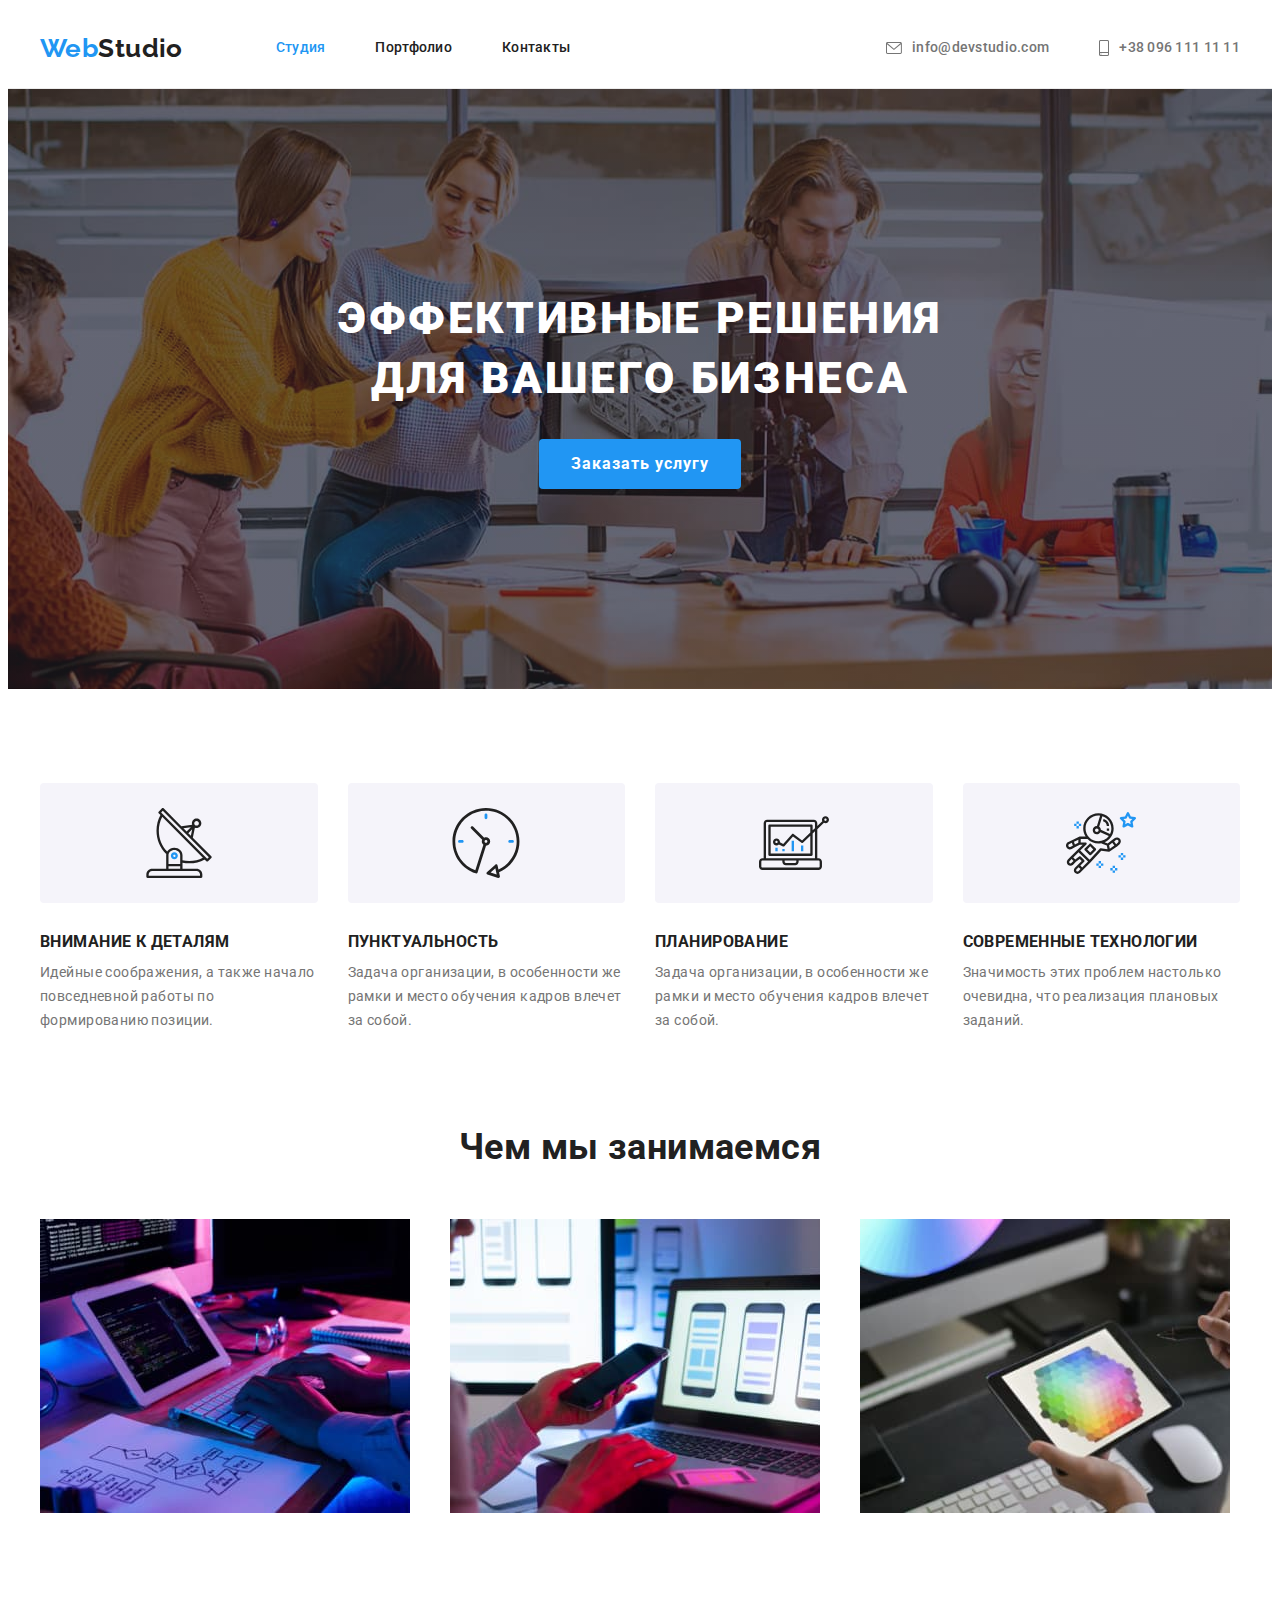
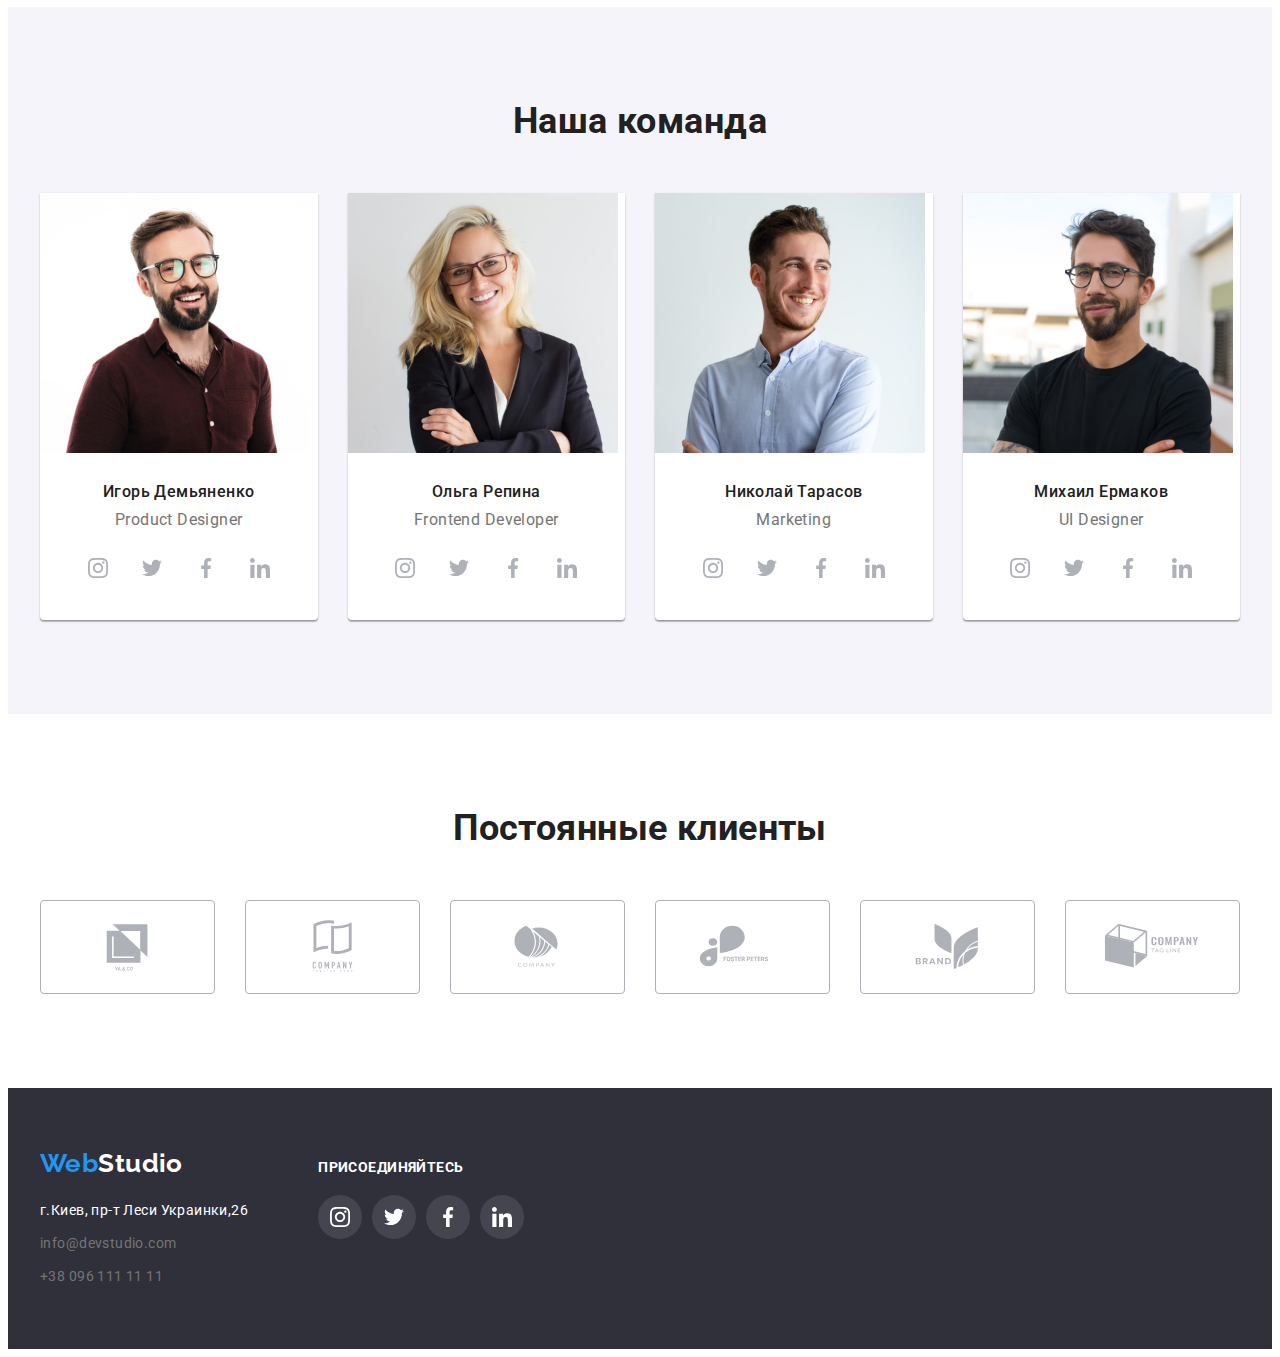
==== index.html @ 7496024b "Copy" ====
<!DOCTYPE html>
<html lang="ru">
  <head>
    <meta charset="UTF-8" />
    <meta http-equiv="X-UA-Compatible" content="IE=edge" />
    <meta name="viewport" content="width=device-width, initial-scale=1.0" />
    <title>WebStudio</title>
    <link rel="preconnect" href="https://fonts.googleapis.com">
    <link rel="preconnect" href="https://fonts.gstatic.com" crossorigin>
    <link href="https://fonts.googleapis.com/css2?family=Raleway:wght@700&family=Roboto:wght@400;500;700;900&display=swap" rel="stylesheet">
    <link rel="stylesheet"
    href="https://cdnjs.cloudflare.com/ajax/libs/modern-normalize/1.1.0/modern-normalize.min.css"
    integrity="sha512-wpPYUAdjBVSE4KJnH1VR1HeZfpl1ub8YT/NKx4PuQ5NmX2tKuGu6U/JRp5y+Y8XG2tV+wKQpNHVUX03MfMFn9Q=="
    crossorigin="anonymous"
    referrerpolicy="no-referrer"/>
    <link rel="stylesheet" href="./css/styles.css" />
  </head>
  <body>
    <header class="header">
      <div class="container header-container">
      <a class="link logo header-logo-margin" href="index.html">Web<span class="header-logo">Studio</span></a>
      <nav class="header-nav">
        <ul class="list header-list">
          <li class="header-item"><a class="link header-link current" href="index.html">Студия</a></li>
          <li class="header-item"><a class="link header-link" href="portfolio.html">Портфолио</a></li>
          <li class="header-item"><a class="link header-link" href="">Контакты</a></li>
        </ul>
      </nav>

      <ul class="list contact-list">

        <li class="contact-item">
        <a class="link header-link" href="mailto:info@devstudio.com">
          <svg class="header-icon" width="16" height="12">
            <use href="images/icons.svg#icon-envelope-hover"></use>
          </svg>info@devstudio.com
      </a>
        </li>

        <li class="contact-item">
          <a class="link header-link" href="tel:+380961111111">
            <svg class="header-icon" width="10" height="16">
              <use href="images/icons.svg#icon-smartphone"></use>
            </svg>+38 096 111 11 11
          </a>
        </li>


      </ul>
    </div>
    </header>
    <main class="main">
      <section class="service">
        <div class="container service-items">
        <h1 class="service-title">ЭФФЕКТИВНЫЕ РЕШЕНИЯ ДЛЯ ВАШЕГО БИЗНЕСА</h1>
          <button class="service-btn" type="button">Заказать услугу</button>
        </div>
      </section>
      <section class="advantage section">
        <div class="container advantage-items">
        <ul class="list advantage-list">
          <li class="advantage-item">
            <div class="advantage-icon">
              
                <svg width="70" height="70">
                  <use href="images/icons.svg#icon-antenna-1"></use>
                </svg>
            
            </div>
            <h3 class="advantage-title">Внимание к деталям</h3>
            <p class="advantage-dsc">
              Идейные соображения, а также начало повседневной работы по
              формированию позиции.
            </p>
          </li>
          <li class="advantage-item">
            <div class="advantage-icon">
              
                <svg width="70" height="70">
                  <use href="images/icons.svg#icon-clock-1"></use>
                </svg>
            
            </div>
            <h3 class="advantage-title">Пунктуальность</h3>
            <p class="advantage-dsc">
              Задача организации, в особенности же рамки и место обучения кадров
              влечет за собой.
            </p>
          </li>
          <li class="advantage-item">
            <div class="advantage-icon">
              
                <svg width="70" height="70">
                  <use href="images/icons.svg#icon-diagram-1"></use>
                </svg>
            
            </div>
            <h3 class="advantage-title">Планирование</h3>
            <p class="advantage-dsc">
              Задача организации, в особенности же рамки и место обучения кадров
              влечет за собой.
            </p>
          </li>
          <li class="advantage-item">
            <div class="advantage-icon">
              
                <svg width="70" height="70">
                  <use href="images/icons.svg#icon-astronaut-1"></use>
                </svg>
            
            </div>
            <h3 class="advantage-title">Современные технологии</h3>
            <p class="advantage-dsc">
              Значимость этих проблем настолько очевидна, что реализация
              плановых заданий.
            </p>
          </li>
        </ul>
      </div>
      </section>
      <section class="work">
        <div class="container work-items">
        <h2 class="main-title">Чем мы занимаемся</h2>
        <ul class="list work-list">
          <li class="work-item">
            <img src="images/work1.jpg" alt="Компьютер" width="370" height="294" />
          </li>
          <li class="work-item">
            <img src="images/work2.jpg" alt="Телефон" width="370" height="294" />
          </li>
          <li class="work-item">
            <img src="images/work3.jpg" alt="Планшет" width="370" height="294" />
          </li>
        </ul>
        </div>
      </section>
      <section class="team section">
        <div class="container team-items">
        <h2 class="main-title">Наша команда</h2>
        <ul class="list team-list">
          <li class="team-item">
              <img src="images/team1.jpg" width="270" height="260" alt="Игорь Демьяненко Product Designer"/>
              
                <h3 class="team-name">Игорь Демьяненко</h3>
                <p class="team-position">Product Designer</p>
              <ul class="list social-list">
                  <li class="social-item">
                    <a href="" target="_blank" rel="noreferrer noopener" class="social-link">
                      <svg class="social-link-icon" width="20" height="20">
                        <use href="images/icons.svg#icon-instagram-2"></use>
                      </svg>
                  </a>
                  </li>

                  <li class="social-item">
                    <a href="" target="_blank" rel="noreferrer noopener" class="social-link">
                      <svg class="social-link-icon" width="20" height="20">
                        <use href="images/icons.svg#icon-twitter-1"></use>
                      </svg>
                  </a>
                  </li>

                  <li class="social-item">
                    <a href="" target="_blank" rel="noreferrer noopener" class="social-link">
                      <svg class="social-link-icon" width="20" height="20">
                        <use href="images/icons.svg#icon-facebook-1"></use>
                      </svg>
                  </a>
                  </li>

                  <li class="social-item">
                    <a href="" target="_blank" rel="noreferrer noopener" class="social-link">
                      <svg class="social-link-icon" width="20" height="20">
                        <use href="images/icons.svg#icon-linkedin-1"></use>
                      </svg>
                  </a>
                  </li>

              </ul>
            
          </li>
          <li class="team-item">
              <img src="images/team2.jpg" width="270" height="260" alt="Ольга Репина Frontend Developer"/>
              
                <h3 class="team-name">Ольга Репина</h3>
                <p class="team-position">Frontend Developer</p>
                <ul class="list social-list">
                  <li class="social-item">
                    <a href="" target="_blank" rel="noreferrer noopener" class="social-link">
                      <svg class="social-link-icon" width="20" height="20">
                        <use href="images/icons.svg#icon-instagram-2"></use>
                      </svg>
                  </a>
                  </li>

                  <li class="social-item">
                    <a href="" target="_blank" rel="noreferrer noopener" class="social-link">
                      <svg class="social-link-icon" width="20" height="20">
                        <use href="images/icons.svg#icon-twitter-1"></use>
                      </svg>
                  </a>
                  </li>

                  <li class="social-item">
                    <a href="" target="_blank" rel="noreferrer noopener" class="social-link">
                      <svg class="social-link-icon" width="20" height="20">
                        <use href="images/icons.svg#icon-facebook-1"></use>
                      </svg>
                  </a>
                  </li>

                  <li class="social-item">
                    <a href="" target="_blank" rel="noreferrer noopener" class="social-link">
                      <svg class="social-link-icon" width="20" height="20">
                        <use href="images/icons.svg#icon-linkedin-1"></use>
                      </svg>
                  </a>
                  </li>

              </ul>
            
        </li>
          <li class="team-item">
              <img src="images/team3.jpg" width="270" height="260" alt="Николай Тарасов Marketing"/>
              
                <h3 class="team-name">Николай Тарасов</h3>
                <p class="team-position">Marketing</p>
                <ul class="list social-list">
                  <li class="social-item">
                    <a href="" target="_blank" rel="noreferrer noopener" class="social-link">
                      <svg class="social-link-icon" width="20" height="20">
                        <use href="images/icons.svg#icon-instagram-2"></use>
                      </svg>
                  </a>
                  </li>

                  <li class="social-item">
                    <a href="" target="_blank" rel="noreferrer noopener" class="social-link">
                      <svg class="social-link-icon" width="20" height="20">
                        <use href="images/icons.svg#icon-twitter-1"></use>
                      </svg>
                  </a>
                  </li>

                  <li class="social-item">
                    <a href="" target="_blank" rel="noreferrer noopener" class="social-link">
                      <svg class="social-link-icon" width="20" height="20">
                        <use href="images/icons.svg#icon-facebook-1"></use>
                      </svg>
                  </a>
                  </li>

                  <li class="social-item">
                    <a href="" target="_blank" rel="noreferrer noopener" class="social-link">
                      <svg class="social-link-icon" width="20" height="20">
                        <use href="images/icons.svg#icon-linkedin-1"></use>
                      </svg>
                  </a>
                  </li>

              </ul>
              
          </li>
          <li class="team-item">
              <img src="images/team4.jpg" width="270" height="260" alt="Михаил Ермаков UI Designer"/>

                <h3 class="team-name">Михаил Ермаков</h3>
                <p class="team-position">UI Designer</p>
                <ul class="list social-list">
                  <li class="social-item">
                    <a href="" target="_blank" rel="noreferrer noopener" class="social-link">
                      <svg class="social-link-icon" width="20" height="20">
                        <use href="images/icons.svg#icon-instagram-2"></use>
                      </svg>
                  </a>
                  </li>

                  <li class="social-item">
                    <a href="" target="_blank" rel="noreferrer noopener" class="social-link">
                      <svg class="social-link-icon" width="20" height="20">
                        <use href="images/icons.svg#icon-twitter-1"></use>
                      </svg>
                  </a>
                  </li>

                  <li class="social-item">
                    <a href="" target="_blank" rel="noreferrer noopener" class="social-link">
                      <svg class="social-link-icon" width="20" height="20">
                        <use href="images/icons.svg#icon-facebook-1"></use>
                      </svg>
                  </a>
                  </li>

                  <li class="social-item">
                    <a href="" target="_blank" rel="noreferrer noopener" class="social-link">
                      <svg class="social-link-icon" width="20" height="20">
                        <use href="images/icons.svg#icon-linkedin-1"></use>
                      </svg>
                  </a>
                  </li>

              </ul>
              
          </li>
        </ul>
      </div>
      </section>
      <section class="clients section">
        <div class="container">
        <h2 class="main-title">Постоянные клиенты</h2>
        <ul class="list clients-list">
          <li class="clients-item">
            <a href="" target="_blank" rel="noreferrer noopener" class="clients-link">
              <svg class="clients-link-icon" width="106" height="60">
                <use href="images/icons.svg#icon-Logo"></use>
              </svg>
          </a>
          </li>
          <li class="clients-item">
            <a href="" target="_blank" rel="noreferrer noopener" class="clients-link">
              <svg class="clients-link-icon" width="106" height="60">
                <use href="images/icons.svg#icon-Logo-1"></use>
              </svg>
          </a>
          </li>
          <li class="clients-item">
            <a href="" target="_blank" rel="noreferrer noopener" class="clients-link">
              <svg class="clients-link-icon" width="106" height="60">
                <use href="images/icons.svg#icon-Logo-2"></use>
              </svg>
          </a>
          </li>
          <li class="clients-item">
            <a href="" target="_blank" rel="noreferrer noopener" class="clients-link">
              <svg class="clients-link-icon" width="106" height="60">
                <use href="images/icons.svg#icon-Logo-3"></use>
              </svg>
          </a>
          </li>
          <li class="clients-item">
            <a href="" target="_blank" rel="noreferrer noopener" class="clients-link">
              <svg class="clients-link-icon" width="106" height="60">
                <use href="images/icons.svg#icon-Logo-4"></use>
              </svg>
          </a>
          </li>
          <li class="clients-item">
            <a href="" target="_blank" rel="noreferrer noopener" class="clients-link">
              <svg class="clients-link-icon" width="106" height="60">
                <use href="images/icons.svg#icon-Logo-5"></use>
              </svg>
          </a>
          </li>

        </ul>
      </div>
      </section>
    </main>
    <footer class="footer">
      <div class="container footer-wrap">
      <div class="footer-wrap-item">

        <a class="link logo footer-logo-margin" href="index.html">Web<span class="footer-logo">Studio</span>
      </a>
      <address class="footer-list">

      
      <ul class="list ">
        <li class="footer-item"><a class="link footer-address" href="https://goo.gl/maps/YbPivX2JFZGYq7XS9" target="_blank" rel="noreferrer noopener">г.Киев, пр-т Леси Украинки,26</a></li>
        <li class="footer-item"><a class="link footer-info" href="mailto:info@devstudio.com">info@devstudio.com</a></li>
        <li class="footer-item"><a class="link footer-info" href="tel:+380961111111">+38 096 111 11 11</a></li>
      </ul>

    </address>
  </div>
    <div class="footer-list footer-wrap-item">
    <h3 class="footer-txt">Присоединяйтесь</h3>
    <ul class="list social-list">
      <li class="social-item">
        <a href="" class="social-link footer-link" target="_blank" rel="noreferrer noopener">
          <svg class="social-link-icon footer-icon" width="20" height="20">
            <use href="images/icons.svg#icon-instagram-2"></use>
          </svg>
      </a>
      </li>

      <li class="social-item">
        <a href="" class="social-link footer-link" target="_blank" rel="noreferrer noopener">
          <svg class="social-link-icon footer-icon" width="20" height="20">
            <use href="images/icons.svg#icon-twitter-1"></use>
          </svg>
      </a>
      </li>

      <li class="social-item">
        <a href="" class="social-link footer-link" target="_blank" rel="noreferrer noopener">
          <svg class="social-link-icon footer-icon" width="20" height="20">
            <use href="images/icons.svg#icon-facebook-1"></use>
          </svg>
      </a>
      </li>

      <li class="social-item">
        <a href="" class="social-link footer-link" target="_blank" rel="noreferrer noopener">
          <svg class="social-link-icon footer-icon" width="20" height="20">
            <use href="images/icons.svg#icon-linkedin-1"></use>
          </svg>
      </a>
      </li>

  </ul>
  </div>
  </div>
    </footer>
  </body>
</html>
---- css/styles.css ----
:root {
--first-color:  #212121;
--second-color: #757575;
--third-color:  #ffffff;
--accent-color: #2196F3;
--btn-hover-color: #188CE8;
--bkground-color-one: #2F303A;
--bkground-color-two: #F5F4FA;
--header-line-color: #ECECEC;
--icons-color: #AFB1B8;
--footer-icon-bg: rgba(255, 255, 255, 0.1);
--box-shadow: 0px 1px 3px rgba(0, 0, 0, 0.12), 0px 1px 1px rgba(0, 0, 0, 0.14), 0px 2px 1px rgba(0, 0, 0, 0.2);
--border-line-color: #EEEEEE;
--hover-button: 0px 3px 1px rgba(0, 0, 0, 0.1), 0px 1px 2px rgba(0, 0, 0, 0.08), 0px 2px 2px rgba(0, 0, 0, 0.12);
--portfolio-item-shadow: 0px 1px 1px rgba(0, 0, 0, 0.12), 0px 4px 4px rgba(0, 0, 0, 0.06), 1px 4px 6px rgba(0, 0, 0, 0.16);
--gradient-service: rgba(47, 48, 58, 0.4);
}

p,h1,h2,h3,h4,h5,h6 {
  margin: 0;
}

ul {
  margin: 0;
  padding-left: 0;
}

body {
font-family: 'Roboto', sans-serif;
font-size: 14px;
line-height: 1.71;
letter-spacing: 0.03em;
color: var(--second-color);
}

address{
  font-style: inherit;
}

img {
  display: block;
}

.list {
  list-style: none;
}

.link {
  text-decoration: none;
  color: inherit;
}

.container {
  width: 1200px;
  padding-left: 15px;
  padding-right: 15px;
  margin: 0 auto;
}

.section {
  padding-top: 94px;
  padding-bottom: 94px;
}
/*------------------------LOGO-----------------------------*/
.logo{
font-family: 'Raleway', sans-serif;
font-weight: 700;
font-size: 26px;
line-height: 1.19;
color: var(--accent-color);
display: flex;
}

.header-logo-margin {
  margin-right: 93px;
}

.header-item:not(:last-child) {
  margin-right: 50px;
}

.header-logo{
  color: var(--first-color);
}

.footer-logo {
  color: var(--third-color);
}

/*--------------------------------------------------END LOGO---------------------------------------------------*/


/*----------------------HEADER-----------------------------*/
.header{
  border-bottom: 1px solid var(--header-line-color);
}

.header-container {
  display: flex;
  align-items: center;
}

.header-list {
  color: var(--first-color);
  display: flex;
  
}

.header-link{
font-weight: 500;
line-height: 1.14;
letter-spacing: 0.02em;
padding-top: 32px;
padding-bottom: 32px;
display: block;
display: flex;
align-items: center;
}

.header-icon {
  fill: currentColor;
  margin-right: 10px;
}

.header-link:hover,
.header-link:focus,
.current
{
  color: var(--accent-color);
}


.contact-list {
  display: flex;
  margin-left: auto;
}

.contact-item:not(:last-child) {
  margin-right: 50px;
}
/*------------------------MAIN----------------------*/
.service {
  background-color: var(--bkground-color-one);
  background-image: linear-gradient(
    var(--gradient-service),
    var(--gradient-service)),
  url(../images/servicebg.jpg);
  background-repeat: no-repeat;
  background-size: cover, 1600px auto;
  background-position: center;
  padding-top: 200px;
  padding-bottom: 200px;
}

.service-items {
  display: flex;
  flex-direction: column;
  align-items: center;
}

.service-title {
font-weight: 900;
font-size: 44px;
line-height: 1.36;
text-align: center;
letter-spacing: 0.06em;
text-transform: uppercase;
color: var(--third-color);
margin-bottom: 30px;
max-width: 696px;
}

.service-btn {
font-family: inherit; 
font-weight: 700;
font-size: 16px;
line-height: 1.87;
letter-spacing: 0.06em;
text-align: center;
color: var(--third-color);
background-color: var(--accent-color);
cursor: pointer;
padding: 10px 32px;
border: none;
border-radius: 4px;
}

.service-btn:hover,
.service-btn:focus {
  background-color: var(--btn-hover-color);
}

.advantage-list{
  display: flex;
  flex-wrap: wrap;
  margin-left: -30px;
  margin-top: -30px;
}

.advantage-item {
  flex-basis: calc(100%/4 - 30px);
  margin-left: 30px;
  margin-top: 30px;
}

.advantage-icon {
  height: 120px;
  background-color: var(--bkground-color-two);
  border-radius: 4px;
  margin-bottom: 30px;
  display: flex;
  align-items: center;
  justify-content: center;
}

.advantage-title {
  font-weight: 700;
  line-height: 1.14;
  text-transform: uppercase;
  color: var(--first-color);
  margin-bottom: 10px;
}

.main-title {
font-weight: 700;
font-size: 36px;
line-height: 1.16;
text-align: center;
color: var(--first-color);
margin-bottom: 50px;
}

.work {
  padding-bottom: 94px;
}

.work-list {
  display: flex;
  flex-wrap: wrap;
  margin-left: -30px;
  margin-top: -30px;
}

.work-item {
  flex-basis: calc(100%/3 - 30px);
  margin-left: 30px;
  margin-top: 30px;
}

.team {
  background-color: var(--bkground-color-two);
}

.team-list {
  display: flex;
  flex-wrap: wrap;
  margin-left: -30px;
  margin-top: -30px;
}

.team-item {
  background-color: var(--third-color);
  border-bottom-left-radius: 4px ;
  border-bottom-right-radius: 4px;
  box-shadow: var(--box-shadow);
  padding-bottom: 30px;
  flex-basis: calc(100%/4 - 30px);
  margin-left: 30px;
  margin-top: 30px;
}
.team-name,
.team-position{
font-size: 16px;
line-height: 1.18;
text-align: center;
}

.team-name{
font-weight: 500;
color: var(--first-color);
margin-top: 30px;
margin-bottom: 10px;
}

.team-position {
  margin-bottom: 16px;
}

.social-list {
  display: flex;
  justify-content: center;
  flex-wrap: wrap;
  margin-left: -10px;
  margin-top: -10px;
}

.social-item {
  margin-top: 10px;
  margin-left: 10px;
}

.social-item + .social-item {
  margin-left: 10px;
}

.social-link {
width: 44px;
height: 44px;
display: flex;
justify-content: center;
align-items: center;
border-radius: 50%;
color: var(--icons-color);
}

.social-link-icon {
  fill: currentColor;
}

.social-link:hover,
.social-link:focus {
  background-color: var(--accent-color);
  color: var(--third-color);
}

.clients-list {
  display: flex;
  flex-wrap: wrap;
  margin-top: -30px;
  margin-left: -30px;
  align-items: center;
  justify-content: center;
}

.clients-item {
  flex-basis: calc(100%/6 - 30px);
  margin-top: 30px;
  margin-left: 30px;
}

.clients-link {
  height: 92px;
  border: 1px solid var(--icons-color);
  border-radius: 4px;
  display: flex;
  align-items: center;
  justify-content: center;
  color: var(--icons-color);
}

.clients-link-icon {
  fill: currentColor;
}

.clients-link:hover,
.clients-link:focus{
  border-color: var(--accent-color);
  color: var(--accent-color);
}



/*------------------------------------Footer-------------------------------------------*/
.footer {
  background-color: var(--bkground-color-one);
  padding-top: 60px;
  padding-bottom: 60px;
}

.footer-info:hover,
.footer-info:focus,
.footer-address {
  color: var(--third-color);
}

.footer-logo-margin {
  margin-bottom: 20px;
}

.footer-wrap-item {
  display: flex;
  flex-direction: column;
}

.footer-wrap-item:not(:last-child) {
  margin-right: 70px;
}

.footer-item:not(:last-child){
  margin-bottom: 9px;
}

.footer-wrap {
  display: flex;
  flex-wrap: wrap;
  align-items: baseline;
}

.footer-txt {
font-size: 14px;
line-height: 16px;
text-transform: uppercase;
color: var(--third-color);
margin-bottom: 20px;
}

.footer-link {
background-color: var(--footer-icon-bg);
color: var(--third-color)
}

/*--------------------Portfolio------------------------------*/
.portfolio-title {
  position: absolute;
  width: 1px;
  height: 1px;
  margin: -1px;
  padding: 0;
  overflow: hidden;
  border: 0;
  clip: rect(0 0 0 0)
}

.filters-list {
  display: flex;
  justify-content: center;
  margin-bottom: 50px
}
.filters-item:not(:last-child) {
  margin-right: 8px;
}

.filters-btn {
font-family: inherit;
font-weight: 500;
font-size: 16px;
line-height: 1.62;
text-align: center;
letter-spacing: 0.03em;
color: var(--first-color);
background-color: var(--bkground-color-two);
cursor: pointer;
border-radius: 4px;
border: none;
padding-left: 22px;
padding-right: 22px;
min-height: 38px;
}

.filters-btn:hover,
.filters-btn:focus,
.current-filter{
  color: var(--third-color);
  background-color: var(--accent-color);
  box-shadow: var(--hover-button);
}

.example-list {
  padding: 0;
  margin: 0;
  list-style: none;
  display: flex;
  flex-wrap: wrap;
  margin-left: -30px;
  margin-top:-30px ;
}

.example-item {
  flex-basis: calc(100% / 3 - 30px);
  margin-left: 30px;
  margin-top: 30px;
}

.example-link {
  display: flex;
  flex-direction: column;
}

.example-link:hover,
.example-link:focus {
  box-shadow: var(--portfolio-item-shadow);
}


.border {
  border-left: 1px solid var(--border-line-color);
  border-right: 1px solid var(--border-line-color);
  border-bottom: 1px solid var(--border-line-color);
  padding: 20px 24px;
}

.example-name {
font-weight: 700;
font-size: 18px;
line-height: 2;
letter-spacing: 0.06em;
color:var(--first-color);
margin-bottom: 4px;
}

.example-type {
font-size: 16px;
line-height: 1.87;
}
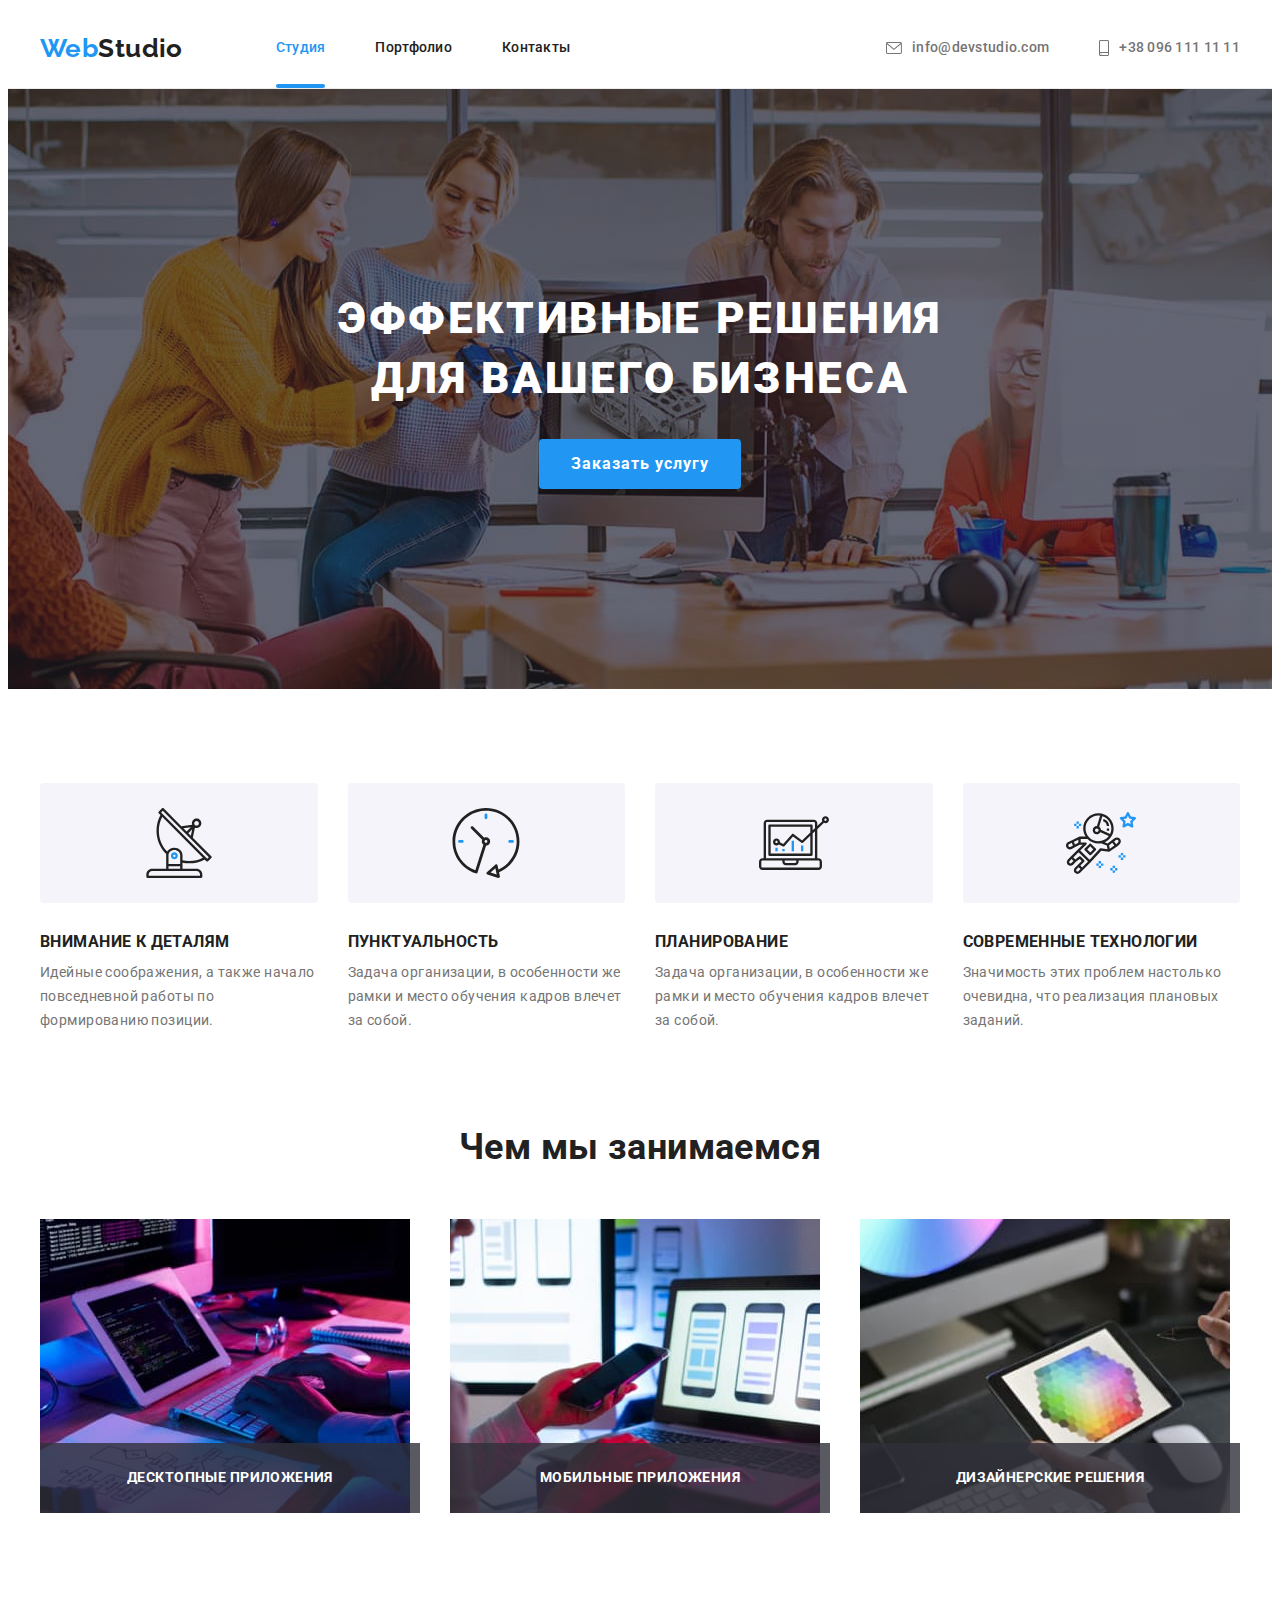
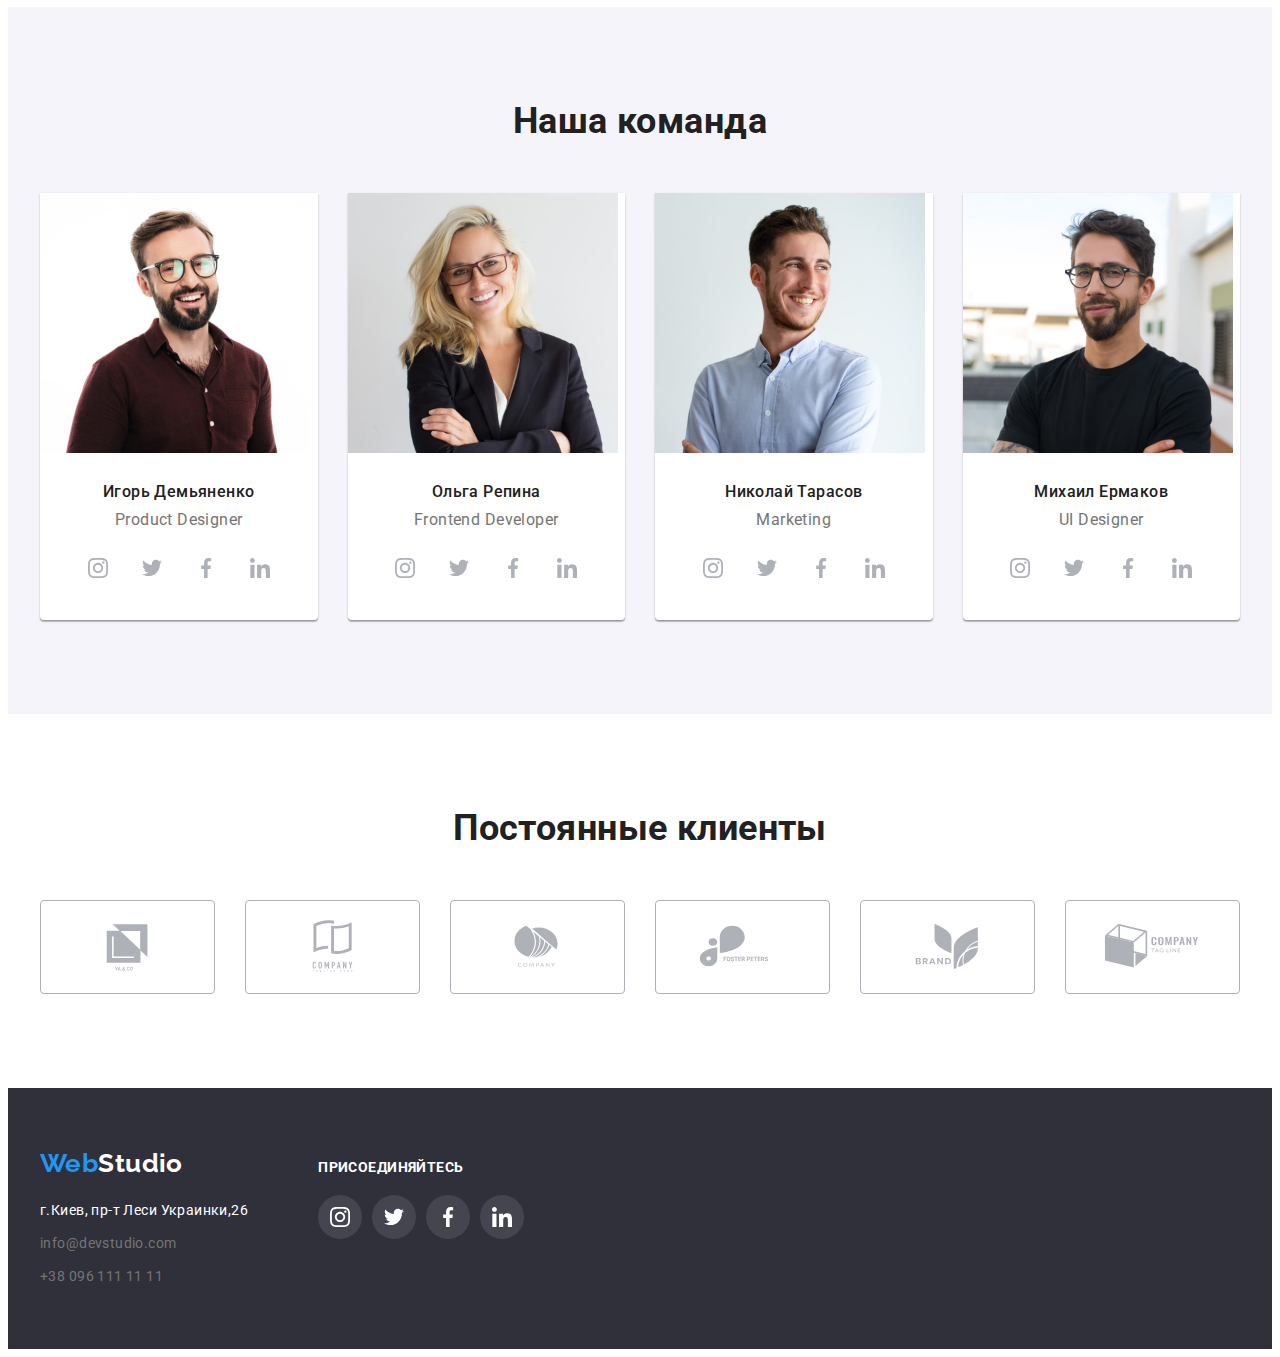
==== commit cfcdbd3a: "Studio" ====
--- a/index.html
+++ b/index.html
@@ -124,12 +124,15 @@
         <ul class="list work-list">
           <li class="work-item">
             <img src="images/work1.jpg" alt="Компьютер" width="370" height="294" />
+            <div class="work-name"><p class="work-name-txt">Десктопные приложения</p></div>
           </li>
           <li class="work-item">
             <img src="images/work2.jpg" alt="Телефон" width="370" height="294" />
+            <div class="work-name"><p class="work-name-txt">Мобильные приложения</p></div>
           </li>
           <li class="work-item">
             <img src="images/work3.jpg" alt="Планшет" width="370" height="294" />
+            <div class="work-name"><p class="work-name-txt">Дизайнерские решения</p></div>
           </li>
         </ul>
         </div>
--- a/css/styles.css
+++ b/css/styles.css
@@ -7,6 +7,7 @@
 --bkground-color-one: #2F303A;
 --bkground-color-two: #F5F4FA;
 --header-line-color: #ECECEC;
+--work-name-bg:  rgba(47, 48, 58, 0.8);
 --icons-color: #AFB1B8;
 --footer-icon-bg: rgba(255, 255, 255, 0.1);
 --box-shadow: 0px 1px 3px rgba(0, 0, 0, 0.12), 0px 1px 1px rgba(0, 0, 0, 0.14), 0px 2px 1px rgba(0, 0, 0, 0.2);
@@ -103,7 +104,18 @@
 .header-list {
   color: var(--first-color);
   display: flex;
-  
+}
+
+.current::after {
+  content: '';
+  display: inline-block;
+  width: 100%;
+  height: 4px;
+  background-color: var(--accent-color);
+  position:absolute;
+  bottom: 0;
+  left: 0;
+  border-radius: 2px;
 }
 
 .header-link{
@@ -115,6 +127,7 @@
 display: block;
 display: flex;
 align-items: center;
+position: relative;
 }
 
 .header-icon {
@@ -245,7 +258,28 @@
   flex-basis: calc(100%/3 - 30px);
   margin-left: 30px;
   margin-top: 30px;
-}
+  position: relative;
+}
+
+.work-name {
+  background-color: var(--work-name-bg);
+  position: absolute;
+  width: 100%;
+  height: 70px;
+  top: 224px;
+  display: flex;
+  justify-content: center;
+  align-items: center;
+  
+}
+
+.work-name-txt {
+  font-weight: bold;
+  text-transform: uppercase;
+  color: var(--third-color);
+}
+
+
 
 .team {
   background-color: var(--bkground-color-two);
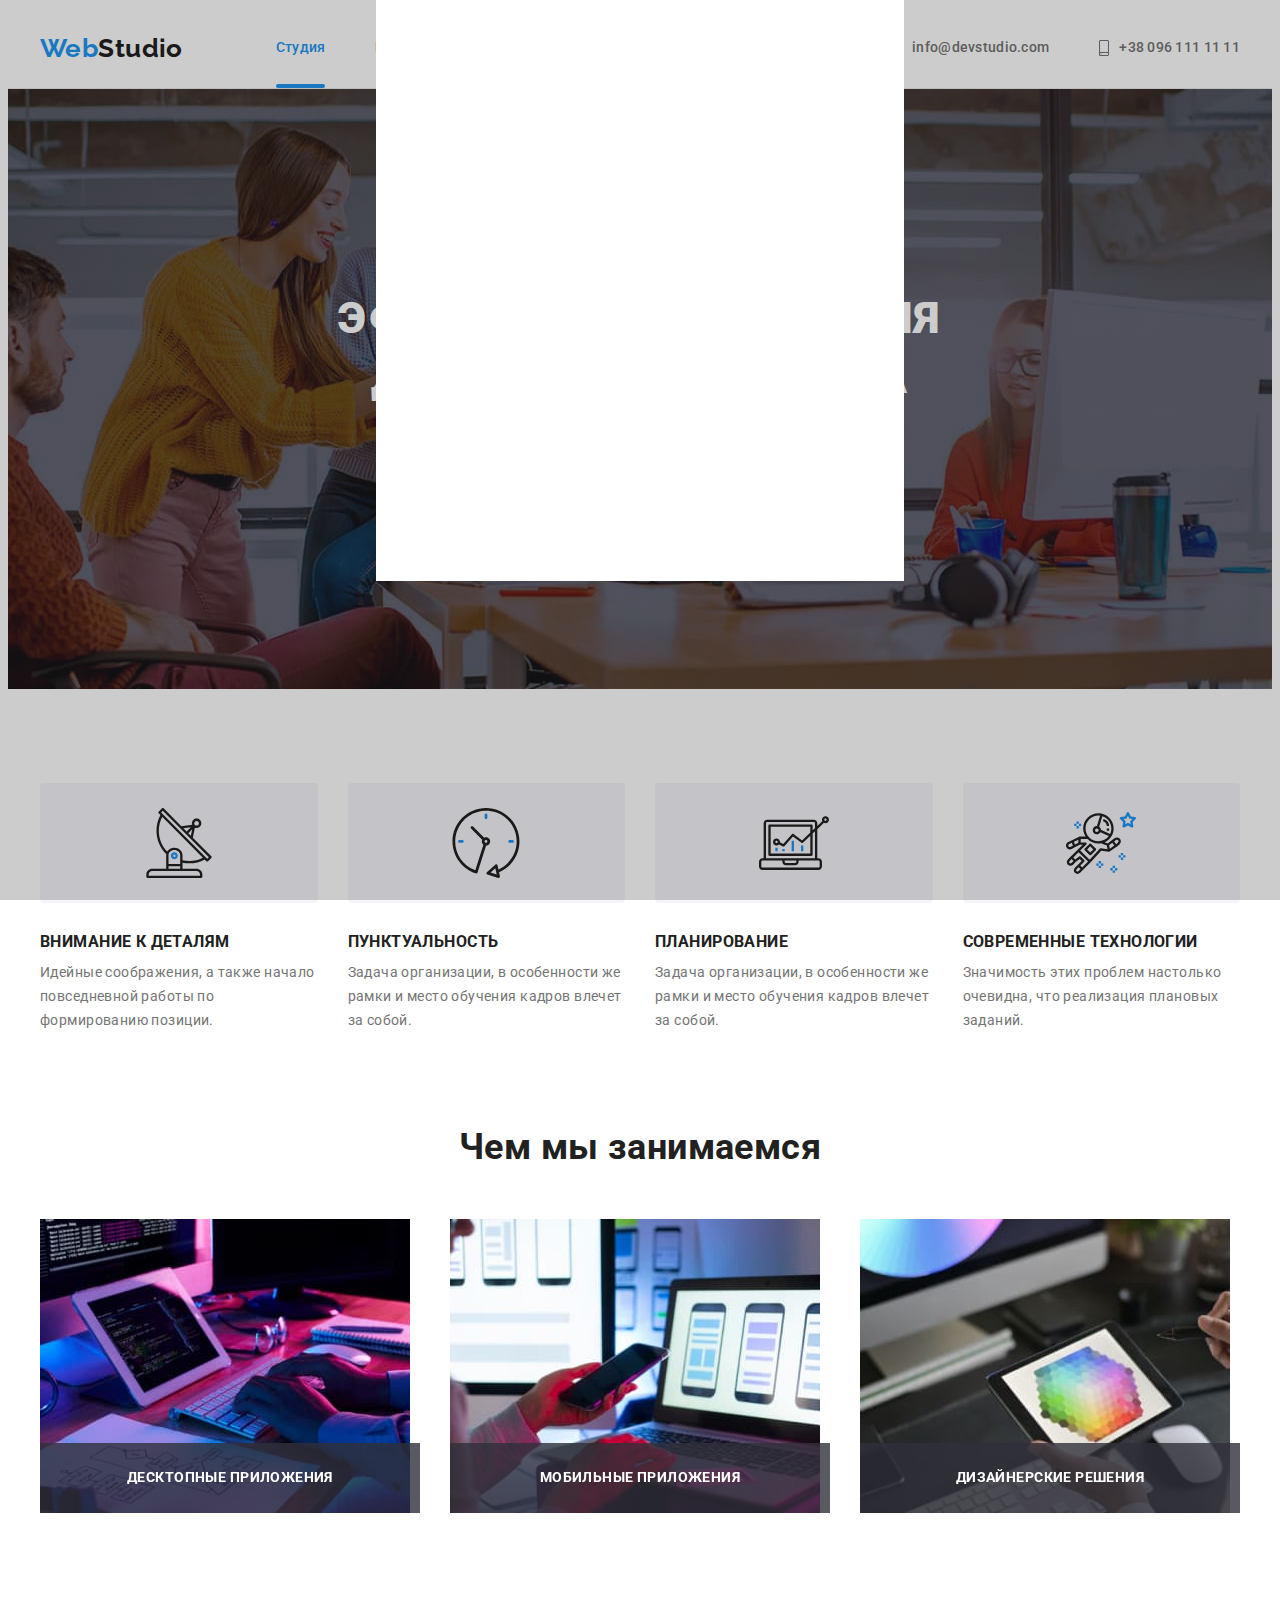
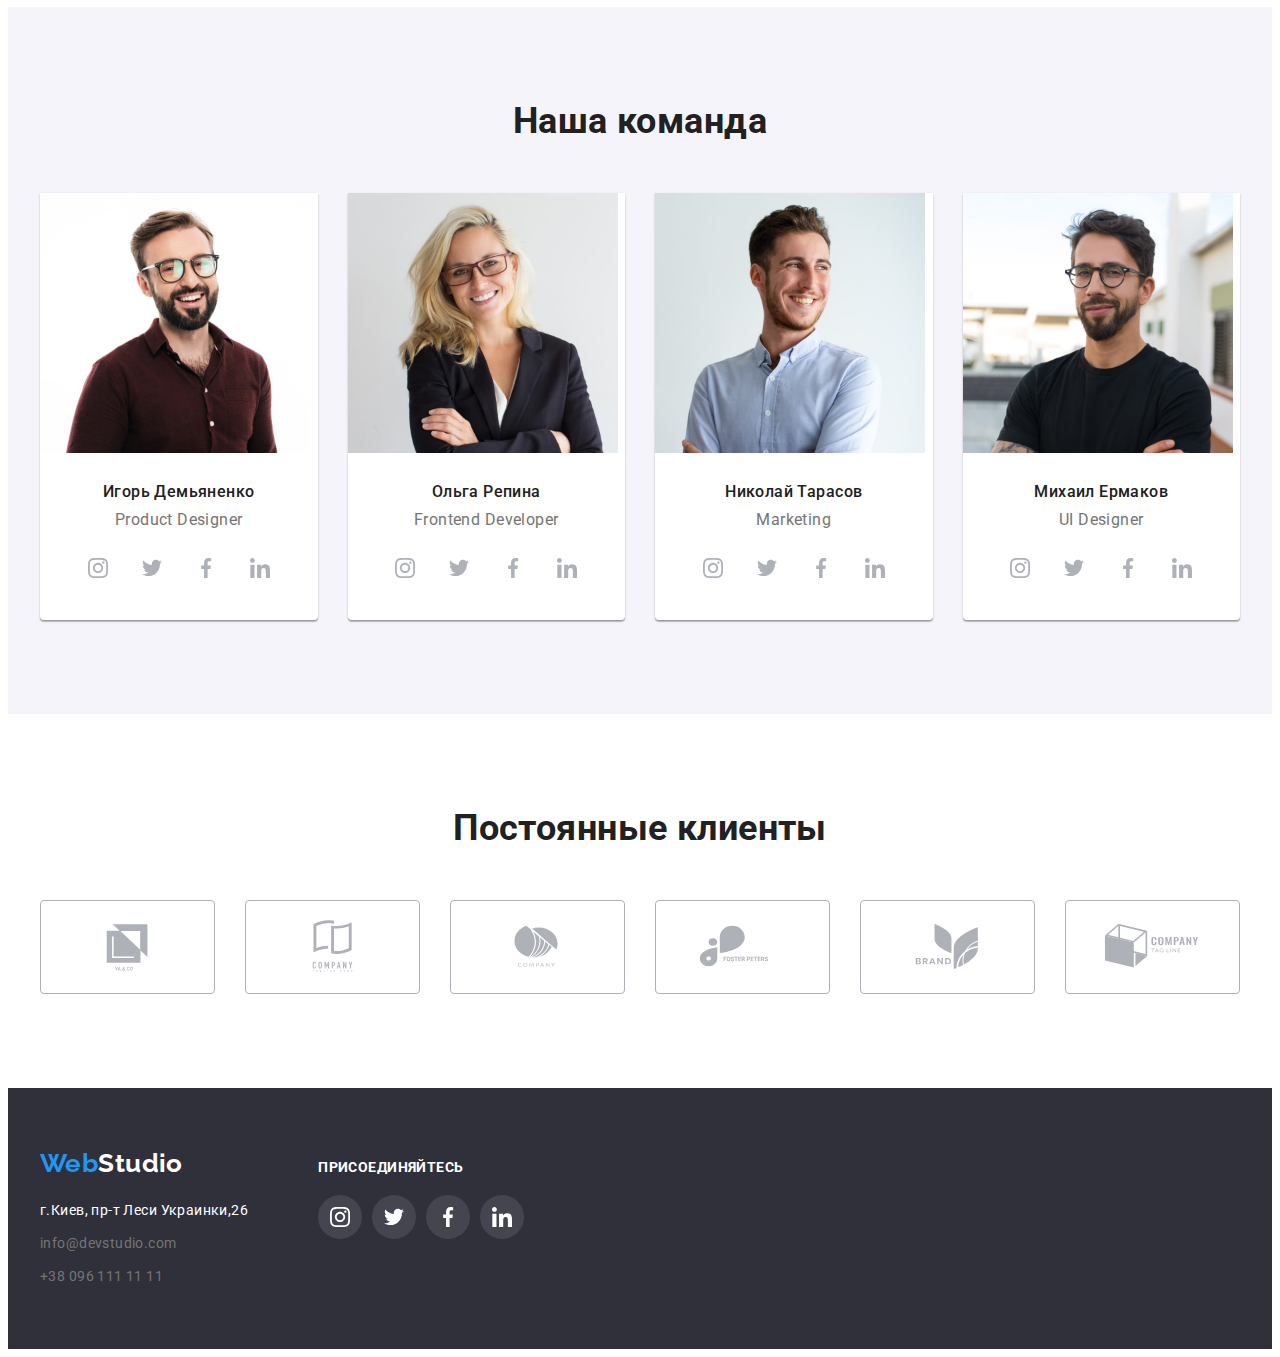
==== commit 3b9019fb: "1" ====
--- a/index.html
+++ b/index.html
@@ -54,6 +54,12 @@
         <div class="container service-items">
         <h1 class="service-title">ЭФФЕКТИВНЫЕ РЕШЕНИЯ ДЛЯ ВАШЕГО БИЗНЕСА</h1>
           <button class="service-btn" type="button">Заказать услугу</button>
+          <div class="backdropp is-hidden">
+            <div class="modal">
+
+            </div>
+
+          </div>
         </div>
       </section>
       <section class="advantage section">
@@ -415,5 +421,6 @@
   </div>
   </div>
     </footer>
+    <script src="./js/modal.js"></script>
   </body>
 </html>
--- a/css/styles.css
+++ b/css/styles.css
@@ -203,6 +203,34 @@
   background-color: var(--btn-hover-color);
 }
 
+/* .is-hidden {
+  visibility
+  pointer-events
+  opacity: 0;
+} */
+
+.backdropp {
+  cursor: not-allowed;
+  background-color:  rgba(0, 0, 0, 0.2);
+  position: fixed;
+  top: 0;
+  left: 0;
+  right: 0;
+  bottom: 0;
+  
+}
+
+.modal {
+  background-color: var(--third-color);
+  box-sizing: border-box;
+  width: 528px;
+  height: 581px;
+  display: flex;
+  margin: auto;
+  
+}
+
+
 .advantage-list{
   display: flex;
   flex-wrap: wrap;
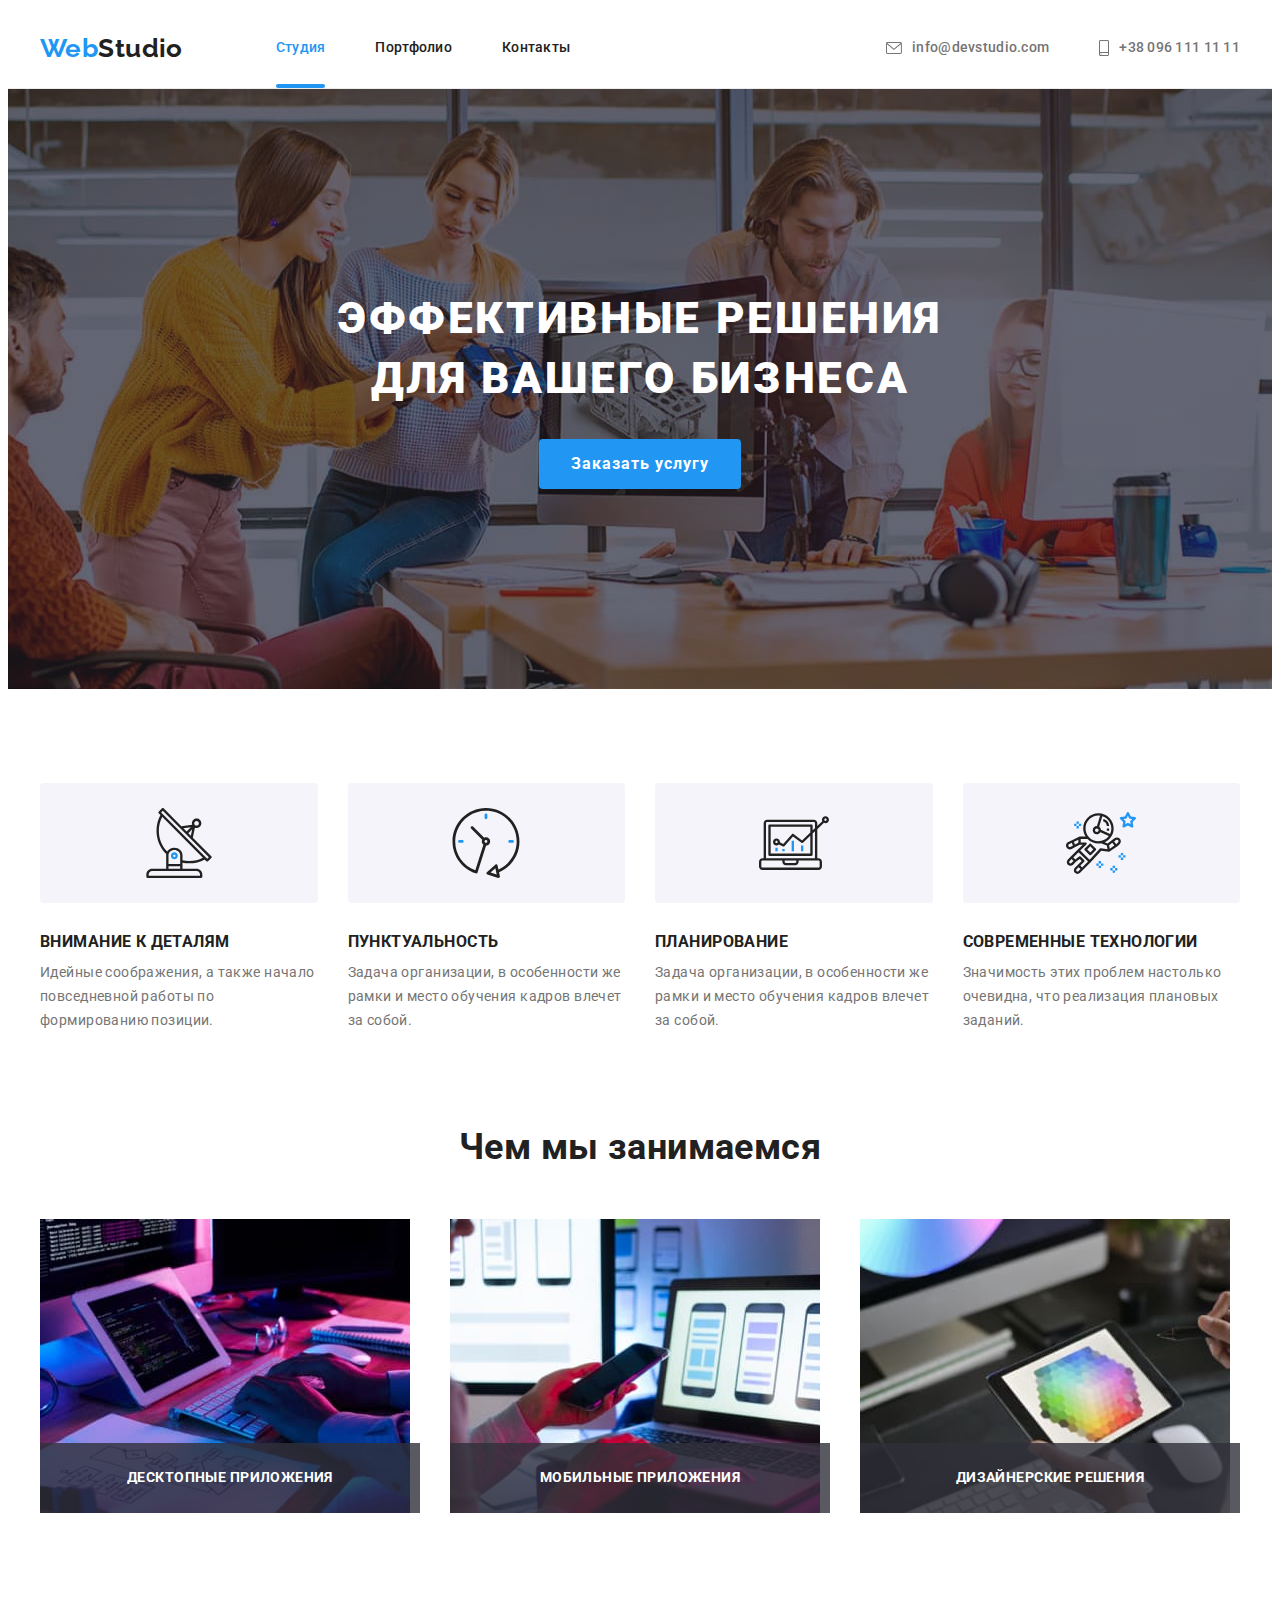
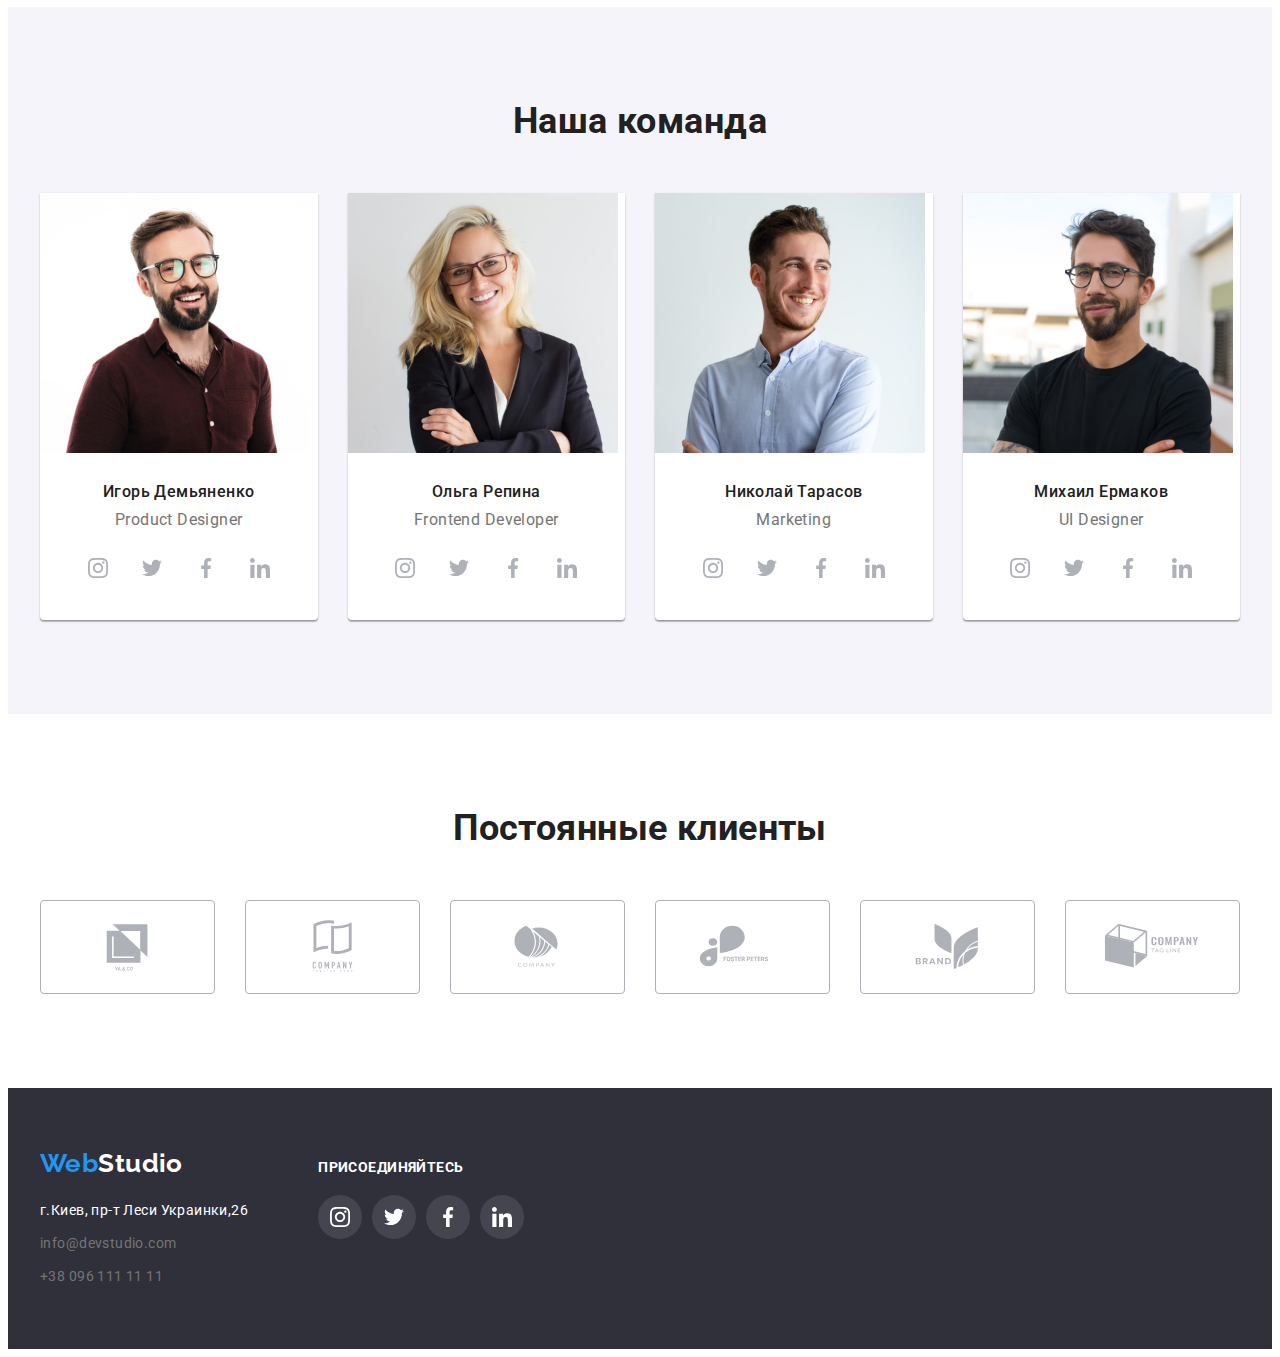
==== commit 3dacb1b4: "2" ====
--- a/index.html
+++ b/index.html
@@ -53,13 +53,8 @@
       <section class="service">
         <div class="container service-items">
         <h1 class="service-title">ЭФФЕКТИВНЫЕ РЕШЕНИЯ ДЛЯ ВАШЕГО БИЗНЕСА</h1>
-          <button class="service-btn" type="button">Заказать услугу</button>
-          <div class="backdropp is-hidden">
-            <div class="modal">
-
-            </div>
-
-          </div>
+          <button class="service-btn" type="button" data-modal-open>Заказать услугу</button>
+  
         </div>
       </section>
       <section class="advantage section">
@@ -421,6 +416,16 @@
   </div>
   </div>
     </footer>
+    <div class="backdropp is-hidden" data-modal>
+      <div class="modal">
+        
+          <button type="button" class="modal-close" data-modal-close>
+            <svg class="" width="11" height="11">
+              <use href="images/icons.svg#icon-close-modal"></use>
+            </svg>
+          </button>
+        </div>
+    </div>
     <script src="./js/modal.js"></script>
   </body>
 </html>
--- a/css/styles.css
+++ b/css/styles.css
@@ -203,34 +203,6 @@
   background-color: var(--btn-hover-color);
 }
 
-/* .is-hidden {
-  visibility
-  pointer-events
-  opacity: 0;
-} */
-
-.backdropp {
-  cursor: not-allowed;
-  background-color:  rgba(0, 0, 0, 0.2);
-  position: fixed;
-  top: 0;
-  left: 0;
-  right: 0;
-  bottom: 0;
-  
-}
-
-.modal {
-  background-color: var(--third-color);
-  box-sizing: border-box;
-  width: 528px;
-  height: 581px;
-  display: flex;
-  margin: auto;
-  
-}
-
-
 .advantage-list{
   display: flex;
   flex-wrap: wrap;
@@ -531,11 +503,35 @@
   flex-basis: calc(100% / 3 - 30px);
   margin-left: 30px;
   margin-top: 30px;
+  
+}
+
+.example-item:hover .example-item-txt {
+transform: translateY(0) ;
 }
 
 .example-link {
   display: flex;
   flex-direction: column;
+}
+
+.example-item-wrap {
+  position: relative;
+  overflow: hidden;
+}
+
+.example-item-txt {
+position: absolute;
+top: 0;
+left: 0;
+background-color: rgba(33, 150, 243, 0.9);;
+color: var(--third-color);
+font-size: 18px;
+line-height: 28px;
+padding: 63px 24px;
+height: 100%;
+transform: translateY(100%);
+transition: transform 500ms;
 }
 
 .example-link:hover,
@@ -563,4 +559,58 @@
 .example-type {
 font-size: 16px;
 line-height: 1.87;
-}+}
+
+/* -------------------------MODAL-------------------------------- */
+
+.is-hidden {
+  opacity: 0;
+  pointer-events: 0;
+  visibility: hidden;
+}
+  
+  
+
+.backdropp {
+  width: 100vw;
+  height: 100vh;
+  position:fixed;
+  top: 0;
+  background-color:  rgba(0, 0, 0, 0.2);
+  transition: opacity 500ms, visibility 500ms;
+  
+}
+
+.backdropp.is-hidden .modal {
+  transform: scale(0.1);
+
+}
+
+.modal {
+  width: 528px;
+  min-height: 581px;
+  background-color: var(--third-color);
+  border-radius: 4px;
+  position: absolute;
+  top: 50%;  
+  left: 50%;
+  transform: translate(-50%, -50%)  scale(1);
+  transition: transform 500ms;
+}
+
+.modal-close {
+  width: 30px;
+  height: 30px;
+  border-radius: 50%;
+  border: 1px solid rgba(0, 0, 0, 0.1);
+  background-color: transparent;
+  display: flex;
+  align-items: center;
+  justify-content: center;
+  position:absolute;
+  top: 8px;
+  right: 8px;
+  cursor: pointer;
+}
+
+/* -----------------------------MODAL END------------------------ */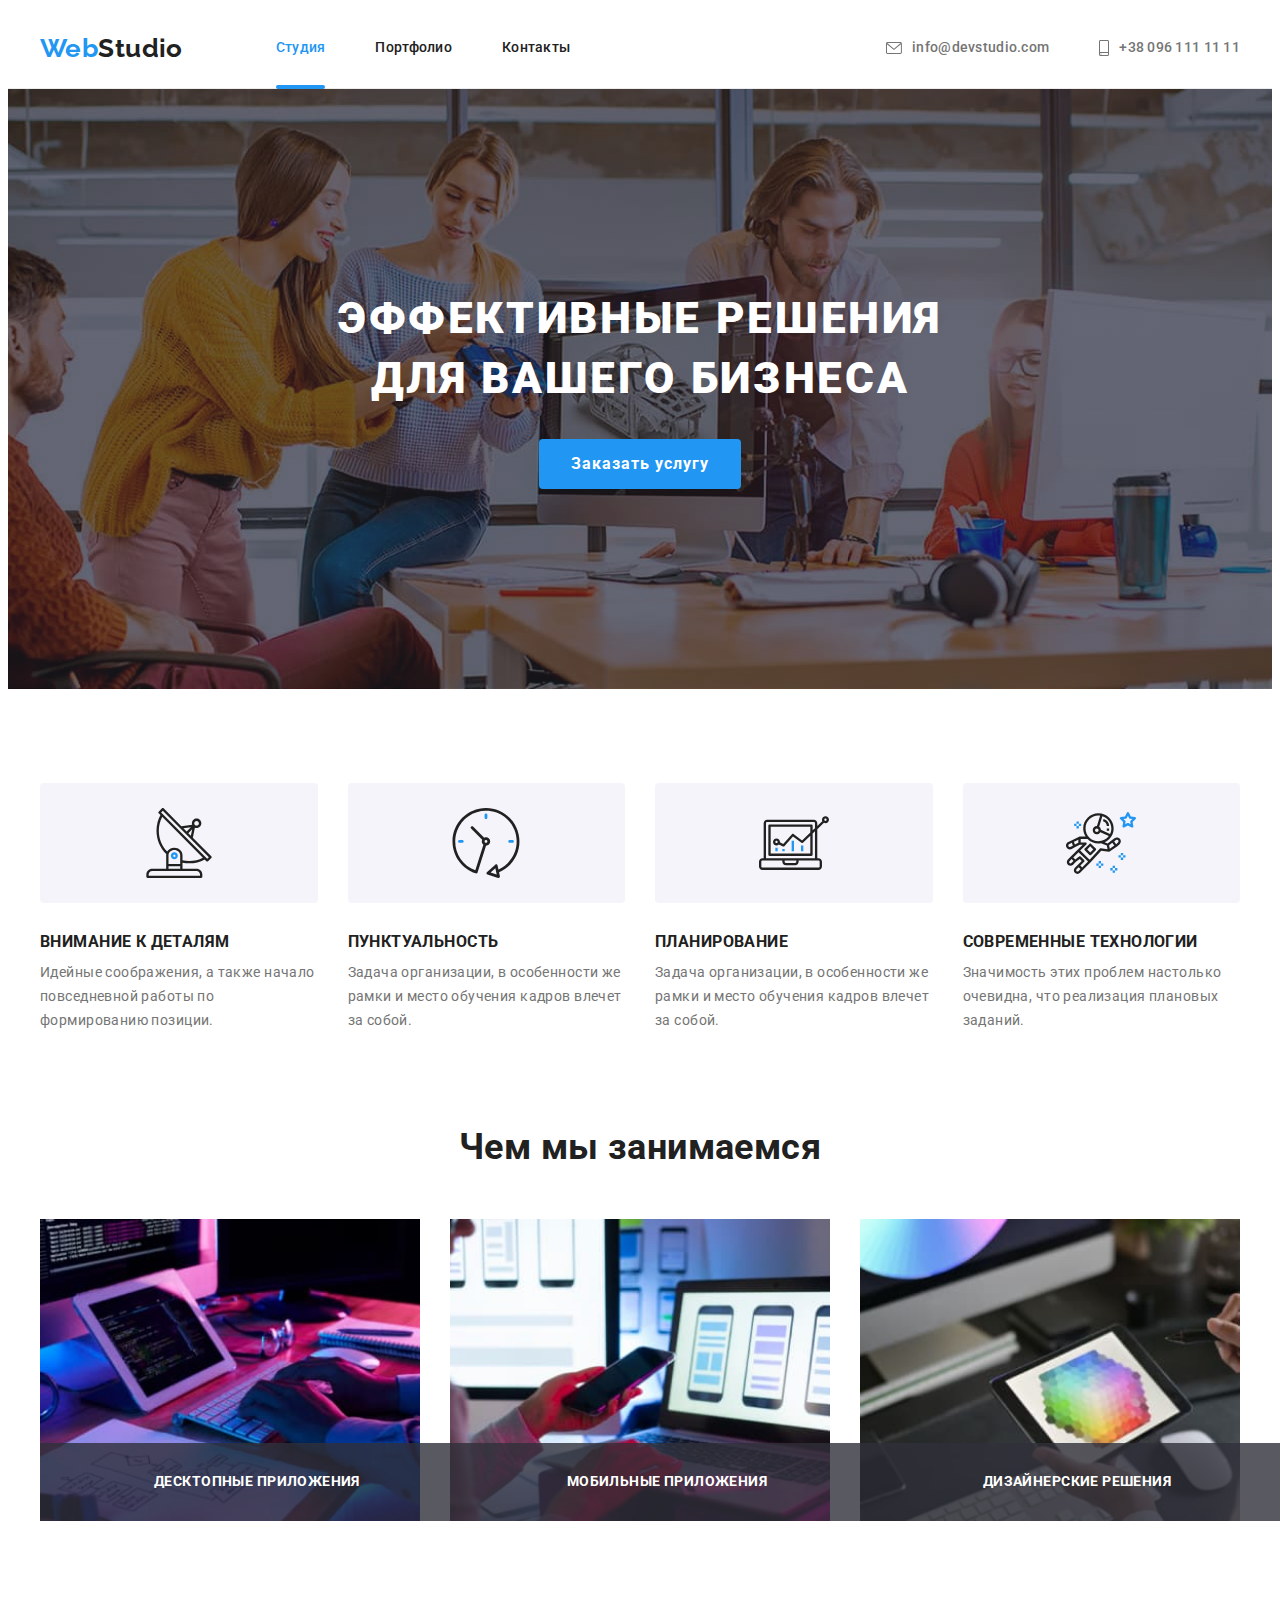
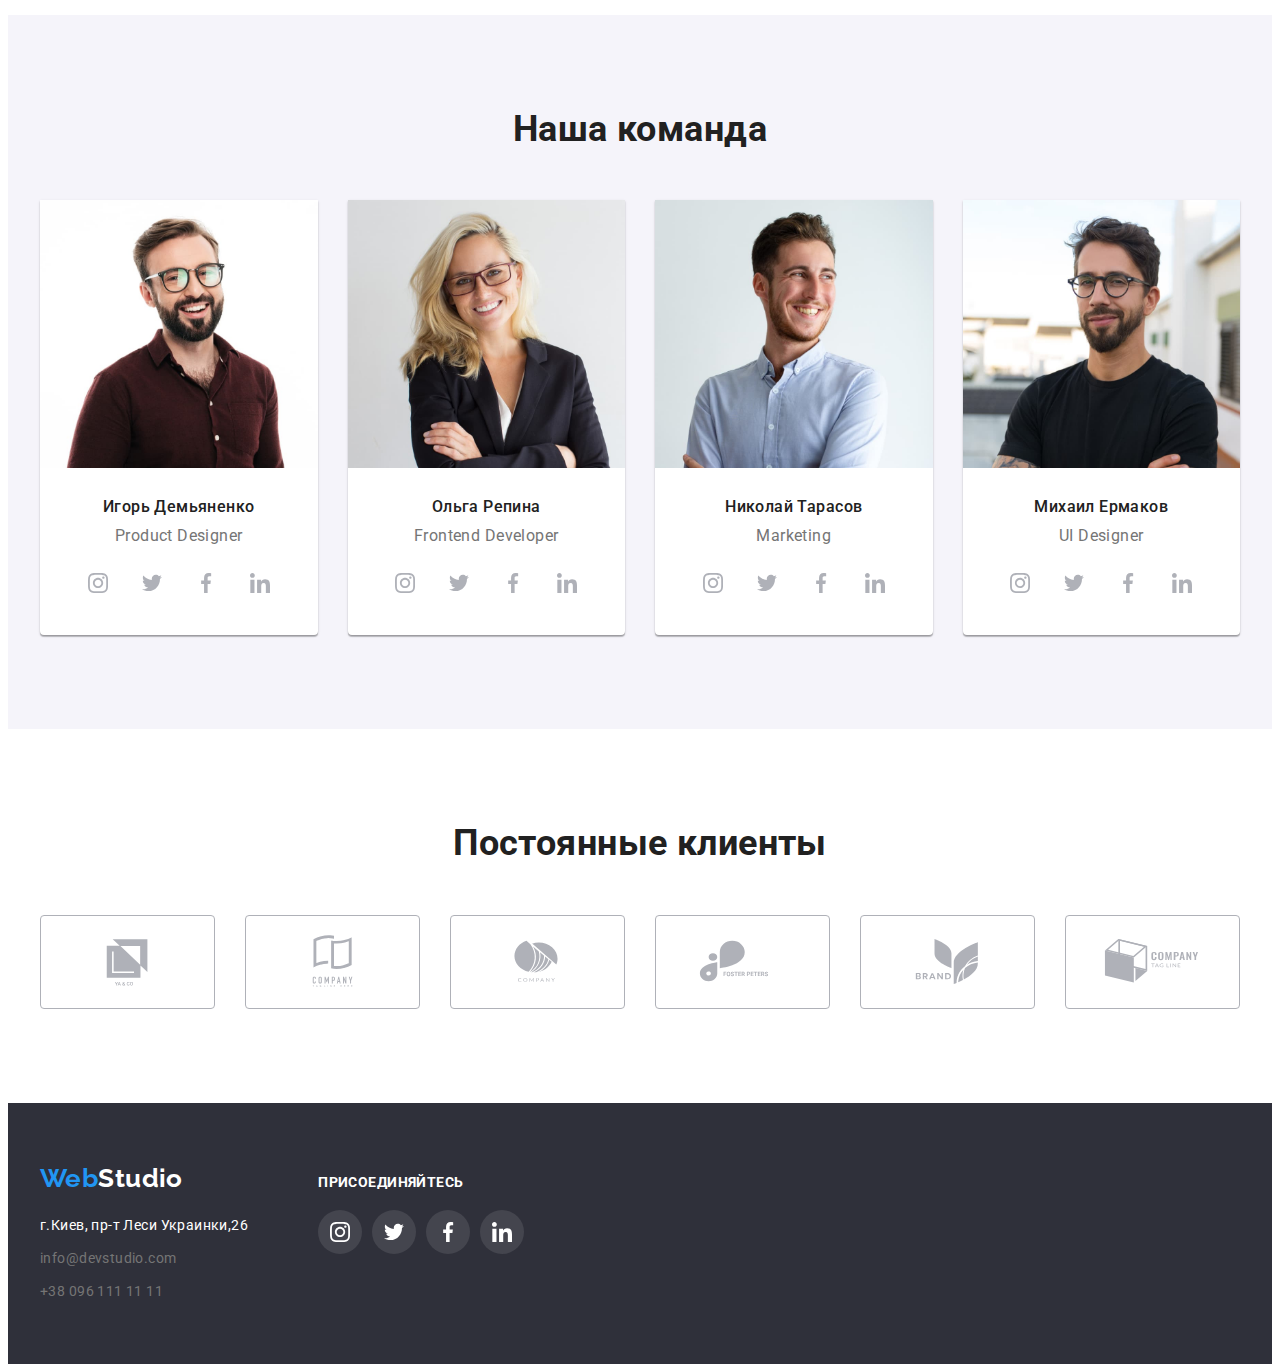
==== commit 1af764c1: "Final 2.0" ====
--- a/index.html
+++ b/index.html
@@ -377,6 +377,7 @@
 
     </address>
   </div>
+  
     <div class="footer-list footer-wrap-item">
     <h3 class="footer-txt">Присоединяйтесь</h3>
     <ul class="list social-list">
--- a/css/styles.css
+++ b/css/styles.css
@@ -15,6 +15,9 @@
 --hover-button: 0px 3px 1px rgba(0, 0, 0, 0.1), 0px 1px 2px rgba(0, 0, 0, 0.08), 0px 2px 2px rgba(0, 0, 0, 0.12);
 --portfolio-item-shadow: 0px 1px 1px rgba(0, 0, 0, 0.12), 0px 4px 4px rgba(0, 0, 0, 0.06), 1px 4px 6px rgba(0, 0, 0, 0.16);
 --gradient-service: rgba(47, 48, 58, 0.4);
+--backdropp-color: rgba(0, 0, 0, 0.2);
+--transition-time: 250ms;
+--transition-function: cubic-bezier(0.4, 0, 0.2, 1);
 }
 
 p,h1,h2,h3,h4,h5,h6 {
@@ -40,6 +43,8 @@
 
 img {
   display: block;
+  width: 100%;
+  height: auto;
 }
 
 .list {
@@ -113,7 +118,7 @@
   height: 4px;
   background-color: var(--accent-color);
   position:absolute;
-  bottom: 0;
+  bottom: -1px;
   left: 0;
   border-radius: 2px;
 }
@@ -128,6 +133,7 @@
 display: flex;
 align-items: center;
 position: relative;
+transition: color var(--transition-time) var(--transition-function);
 }
 
 .header-icon {
@@ -196,6 +202,7 @@
 padding: 10px 32px;
 border: none;
 border-radius: 4px;
+transition: background-color var(--transition-time) var(--transition-function) ;
 }
 
 .service-btn:hover,
@@ -265,8 +272,8 @@
   background-color: var(--work-name-bg);
   position: absolute;
   width: 100%;
-  height: 70px;
-  top: 224px;
+  padding: 27px;
+  bottom: 0;
   display: flex;
   justify-content: center;
   align-items: center;
@@ -345,6 +352,7 @@
 align-items: center;
 border-radius: 50%;
 color: var(--icons-color);
+transition: border-color var(--transition-time) var(--transition-function) , color var(--transition-time) var(--transition-function) ;
 }
 
 .social-link-icon {
@@ -380,6 +388,7 @@
   align-items: center;
   justify-content: center;
   color: var(--icons-color);
+  transition: background-color var(--transition-time) var(--transition-function) , color var(--transition-time) var(--transition-function) ;
 }
 
 .clients-link-icon {
@@ -401,10 +410,15 @@
   padding-bottom: 60px;
 }
 
+.footer-info {
+  transition: color var(--transition-time) var(--transition-function) ;
+}
+
 .footer-info:hover,
 .footer-info:focus,
 .footer-address {
   color: var(--third-color);
+  
 }
 
 .footer-logo-margin {
@@ -440,7 +454,8 @@
 
 .footer-link {
 background-color: var(--footer-icon-bg);
-color: var(--third-color)
+color: var(--third-color);
+transition: background-color var(--transition-time) var(--transition-function) , color var(--transition-time) var(--transition-function) ;
 }
 
 /*--------------------Portfolio------------------------------*/
@@ -479,6 +494,7 @@
 padding-left: 22px;
 padding-right: 22px;
 min-height: 38px;
+transition: background-color var(--transition-time) var(--transition-function) , color var(--transition-time) var(--transition-function), box-shadow var(--transition-time) var(--transition-function);
 }
 
 .filters-btn:hover,
@@ -506,13 +522,17 @@
   
 }
 
-.example-item:hover .example-item-txt {
+.example-link:hover .example-item-txt,
+.example-link:focus .example-item-txt {
 transform: translateY(0) ;
+
 }
 
 .example-link {
   display: flex;
   flex-direction: column;
+  transition: box-shadow var(--transition-time) var(--transition-function);
+  
 }
 
 .example-item-wrap {
@@ -524,19 +544,20 @@
 position: absolute;
 top: 0;
 left: 0;
-background-color: rgba(33, 150, 243, 0.9);;
+background-color: rgba(33, 150, 243, 0.9);
 color: var(--third-color);
 font-size: 18px;
 line-height: 28px;
 padding: 63px 24px;
 height: 100%;
 transform: translateY(100%);
-transition: transform 500ms;
+transition: transform 500ms var(--transition-function);
 }
 
 .example-link:hover,
 .example-link:focus {
   box-shadow: var(--portfolio-item-shadow);
+  
 }
 
 
@@ -576,13 +597,13 @@
   height: 100vh;
   position:fixed;
   top: 0;
-  background-color:  rgba(0, 0, 0, 0.2);
+  background-color:  var(--backdropp-color);
   transition: opacity 500ms, visibility 500ms;
   
 }
 
 .backdropp.is-hidden .modal {
-  transform: scale(0.1);
+  transform: translate(-50%, -50%) scale(0.1);
 
 }
 
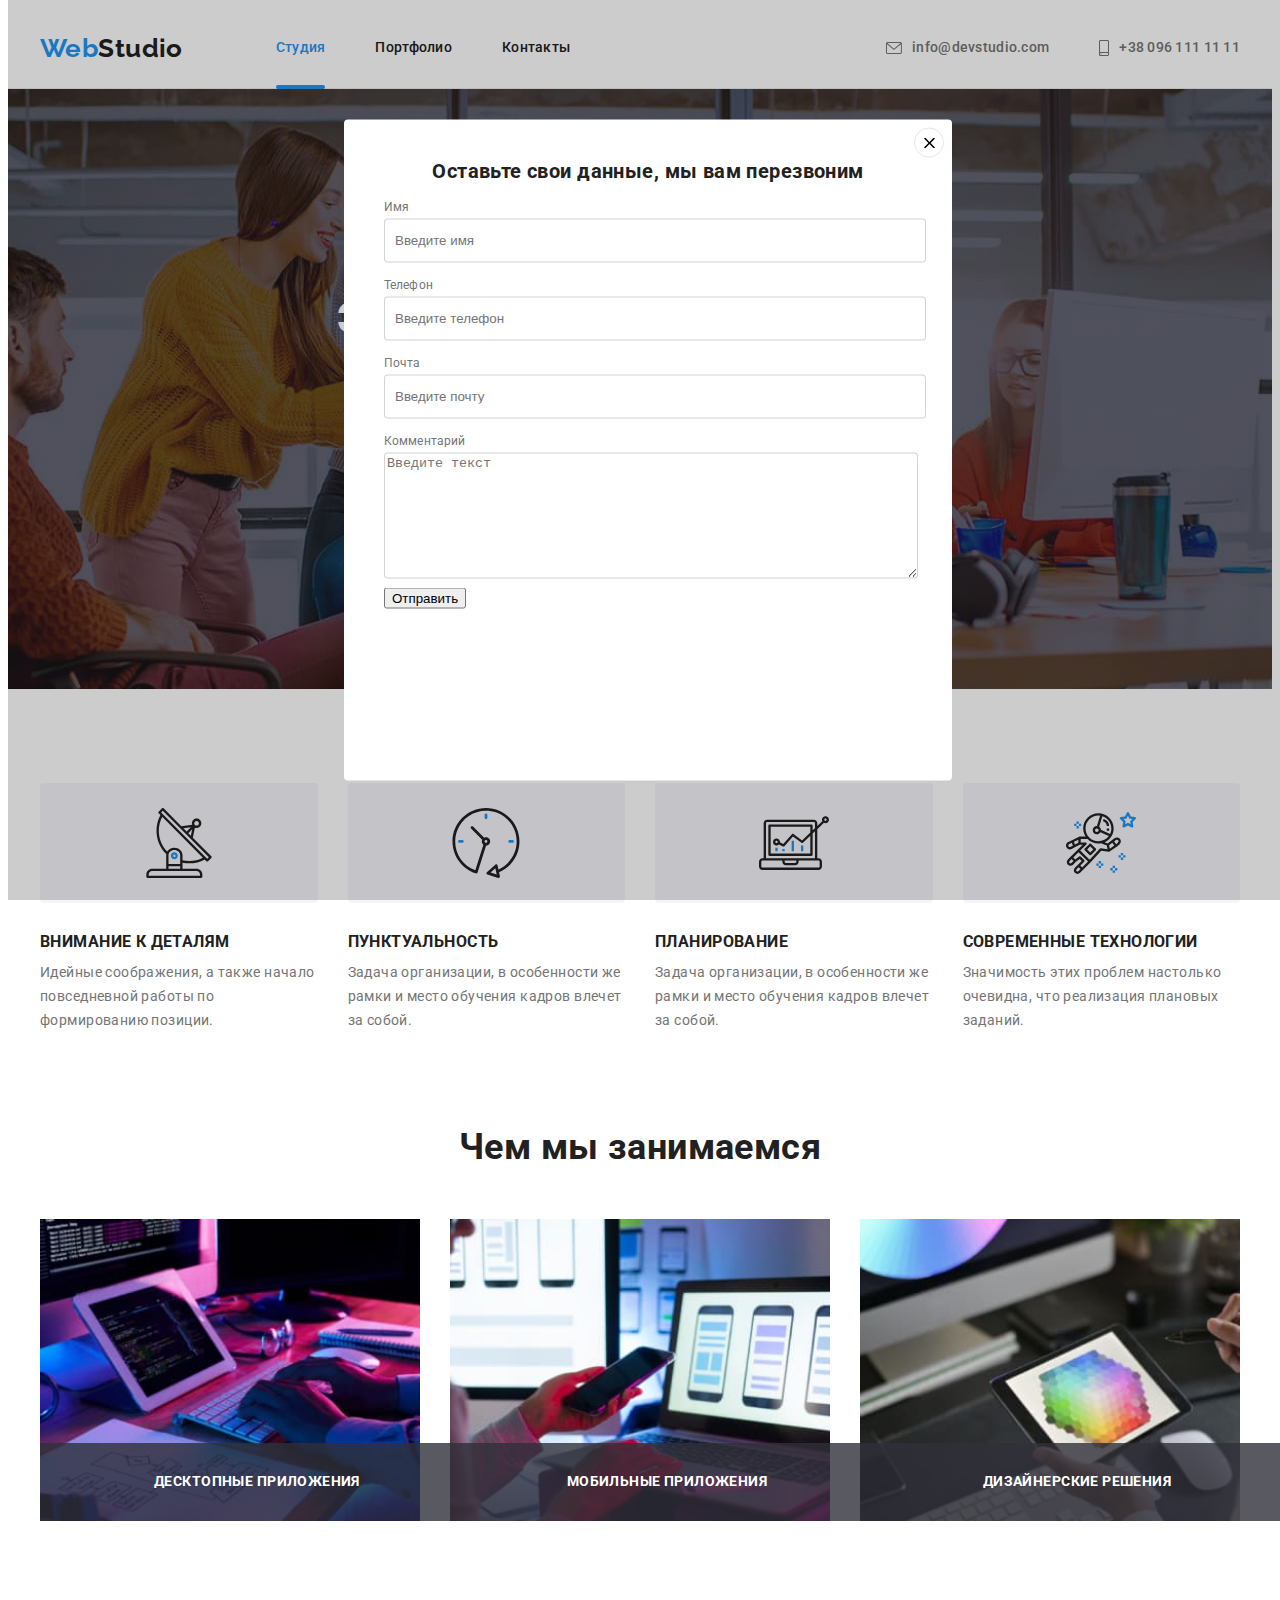
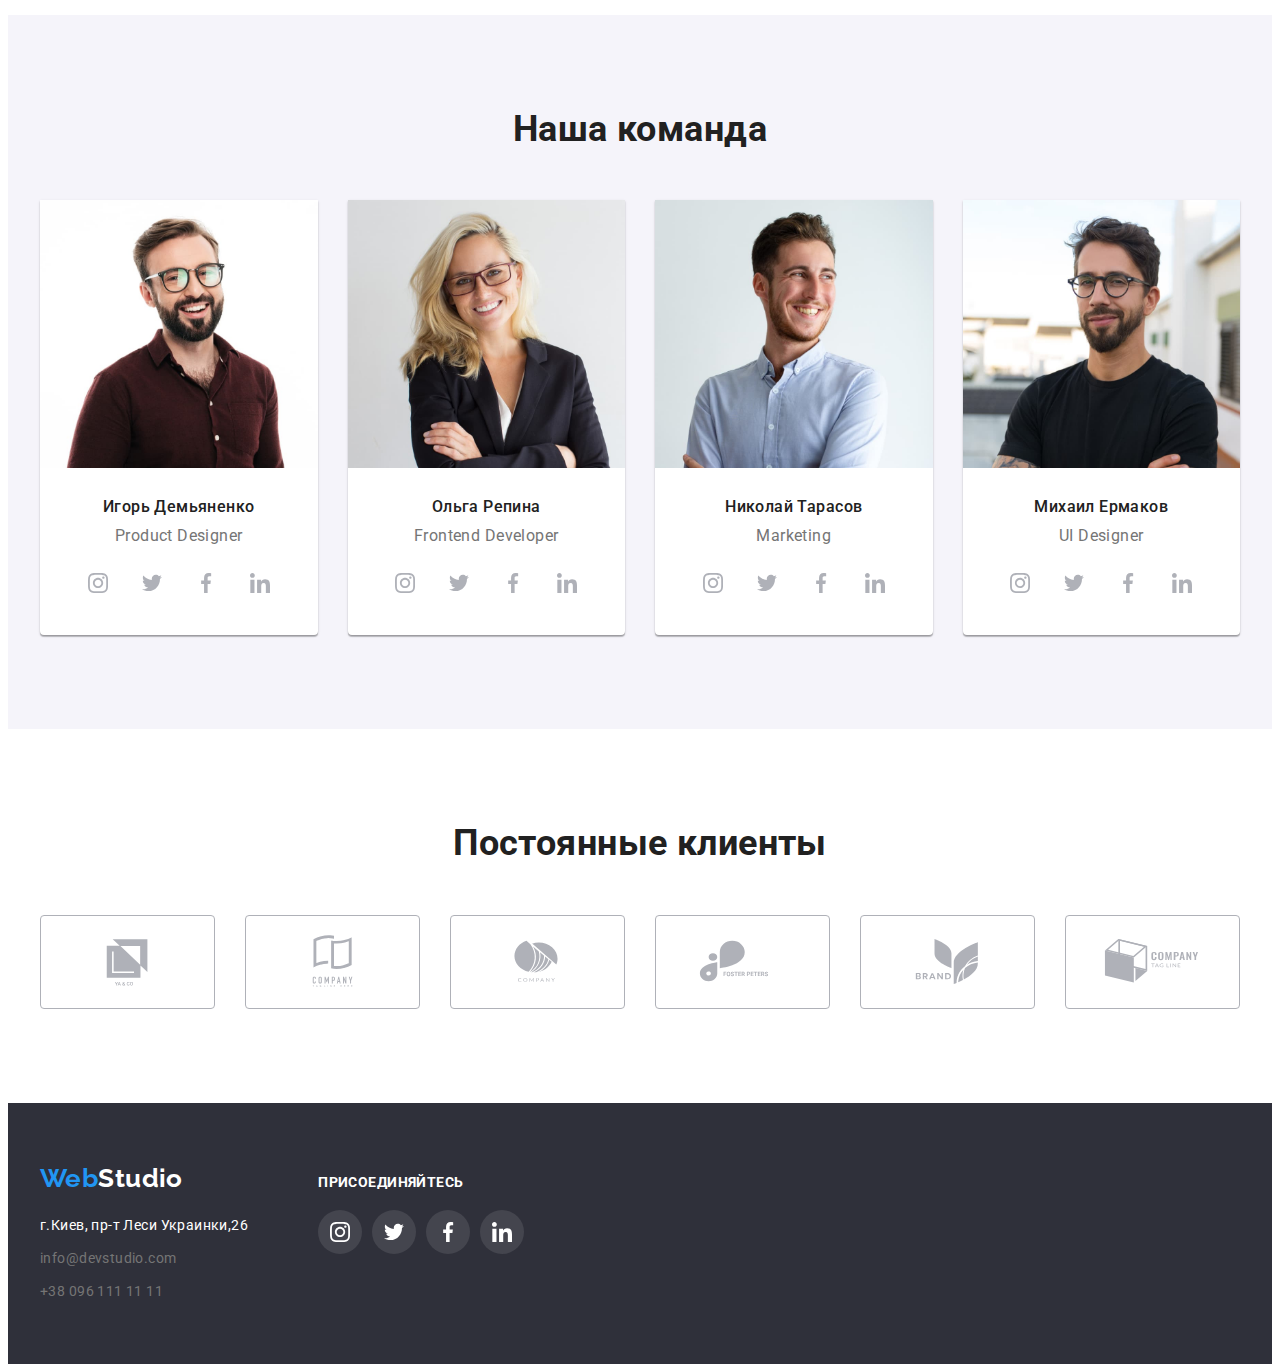
==== commit f3619e9a: "v 1.0" ====
--- a/index.html
+++ b/index.html
@@ -377,7 +377,7 @@
 
     </address>
   </div>
-  
+
     <div class="footer-list footer-wrap-item">
     <h3 class="footer-txt">Присоединяйтесь</h3>
     <ul class="list social-list">
@@ -417,7 +417,7 @@
   </div>
   </div>
     </footer>
-    <div class="backdropp is-hidden" data-modal>
+    <div class="backdropp " data-modal>
       <div class="modal">
         
           <button type="button" class="modal-close" data-modal-close>
@@ -425,6 +425,47 @@
               <use href="images/icons.svg#icon-close-modal"></use>
             </svg>
           </button>
+
+          <p class="modal-title">Оставьте свои данные, мы вам перезвоним</p>
+
+          <form action="#">
+            <label class="input-txt" for="user-name">Имя</label>
+            <input type="text" 
+            class="form-input" 
+            name="user-name" 
+            placeholder="Введите имя" 
+            minlength="3"
+            id="user-name"
+
+            required/>
+            
+
+            <label class="input-txt" for="user-tel">Телефон</label>
+            <input type="tel" 
+            class="form-input" 
+            name="user-tel" 
+            placeholder="Введите телефон" 
+            id="user-tel"
+
+            required/>
+            
+
+            <label class="input-txt" for="user-email">Почта</label>
+            <input type="email" 
+            class="form-input" 
+            name="user-email" 
+            placeholder="Введите почту" 
+            id="user-email"
+            />
+
+            <label class="input-txt" for="user-text">Комментарий</label>
+            <textarea class="text-area" placeholder="Введите текст"></textarea>
+            
+
+            <button type="submit">Отправить</button>
+            
+          </form>
+
         </div>
     </div>
     <script src="./js/modal.js"></script>
--- a/css/styles.css
+++ b/css/styles.css
@@ -617,6 +617,7 @@
   left: 50%;
   transform: translate(-50%, -50%)  scale(1);
   transition: transform 500ms;
+  padding: 40px;
 }
 
 .modal-close {
@@ -634,4 +635,36 @@
   cursor: pointer;
 }
 
+.modal-title {
+font-weight: bold;
+font-size: 20px;
+line-height: 23px;
+text-align: center;
+color: var(--first-color);
+margin-bottom: 12px;
+}
+
+.form-input {
+  width: 100%;
+  height: 40px;
+  border: 1px solid rgba(33, 33, 33, 0.2);
+  border-radius: 4px;
+  margin-bottom: 10px;
+  padding-left: 10px;
+}
+
+.input-txt {
+font-size: 12px;
+line-height: 1.16;
+letter-spacing: 0.01em;
+color: var(--second-color);
+}
+
+.text-area {
+  width: 100%;
+  height: 120px;
+  border: 1px solid rgba(33, 33, 33, 0.2);
+  border-radius: 4px;
+}
+
 /* -----------------------------MODAL END------------------------ */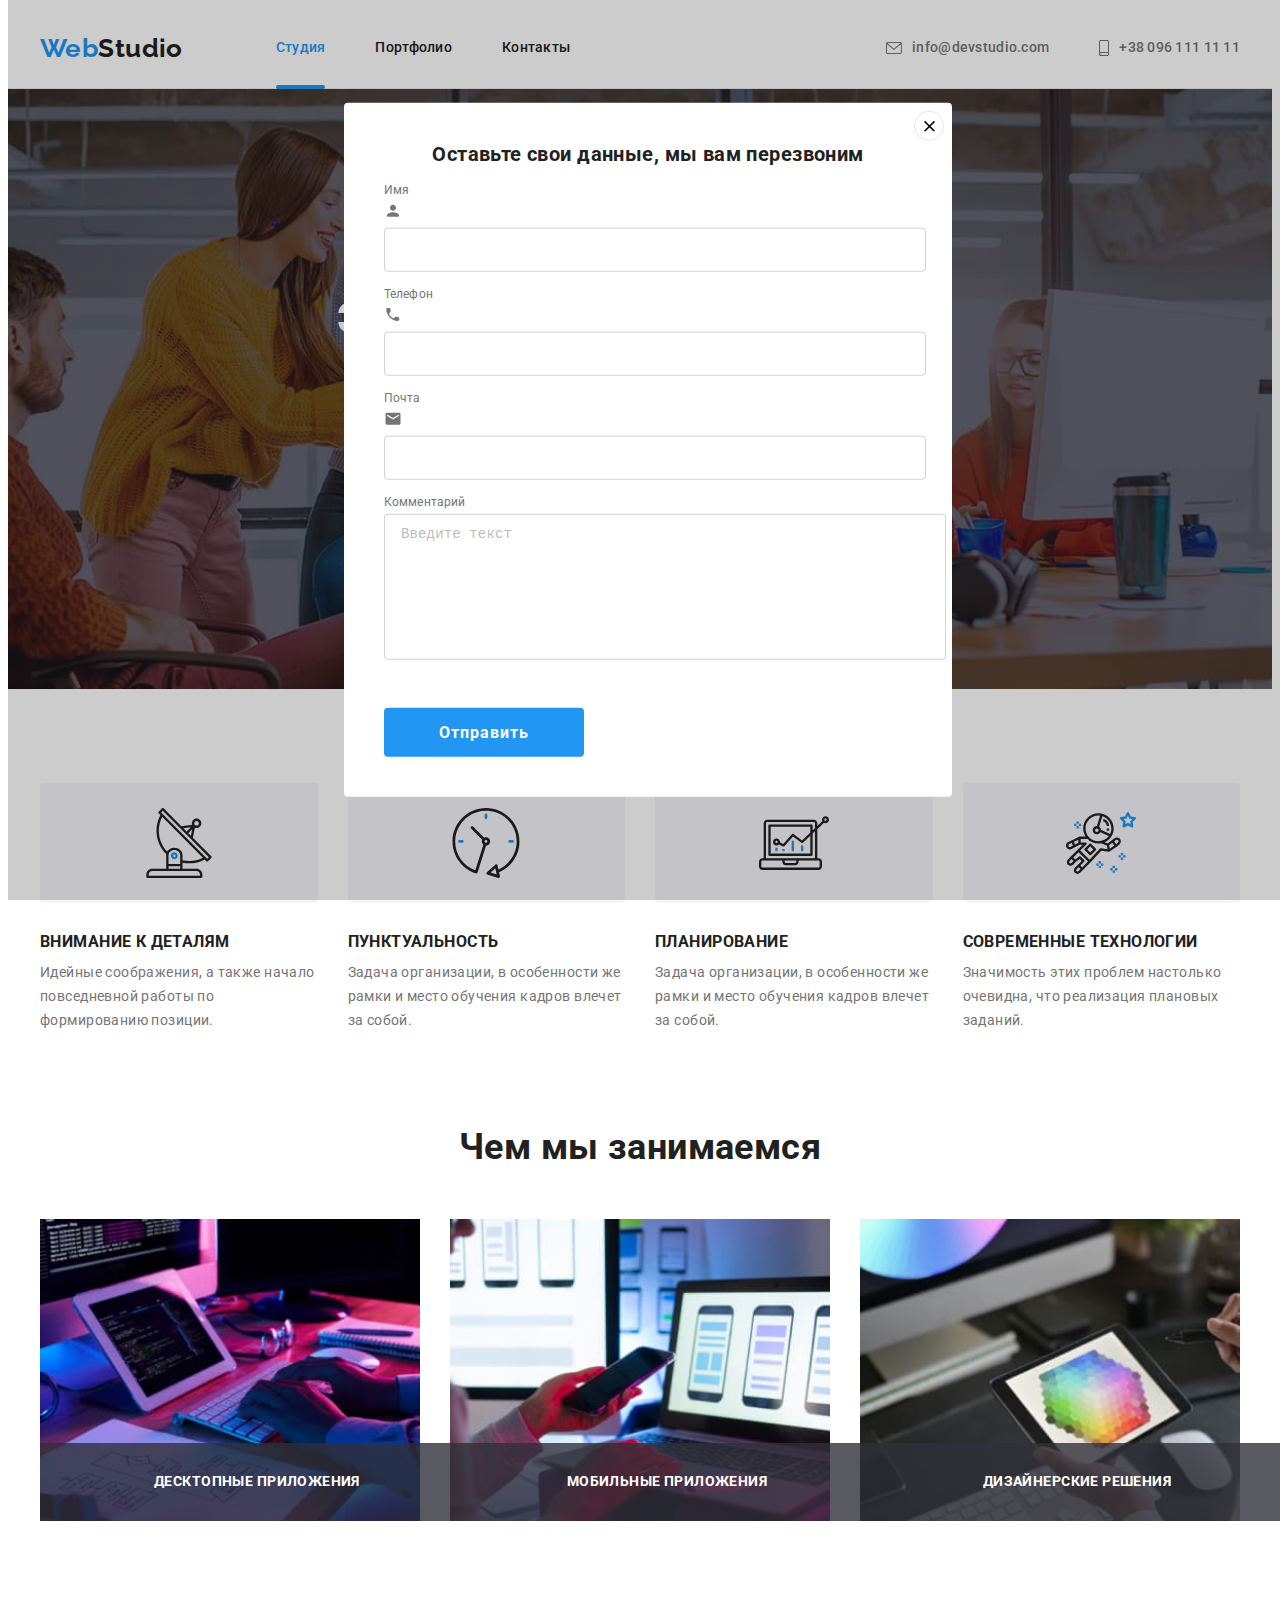
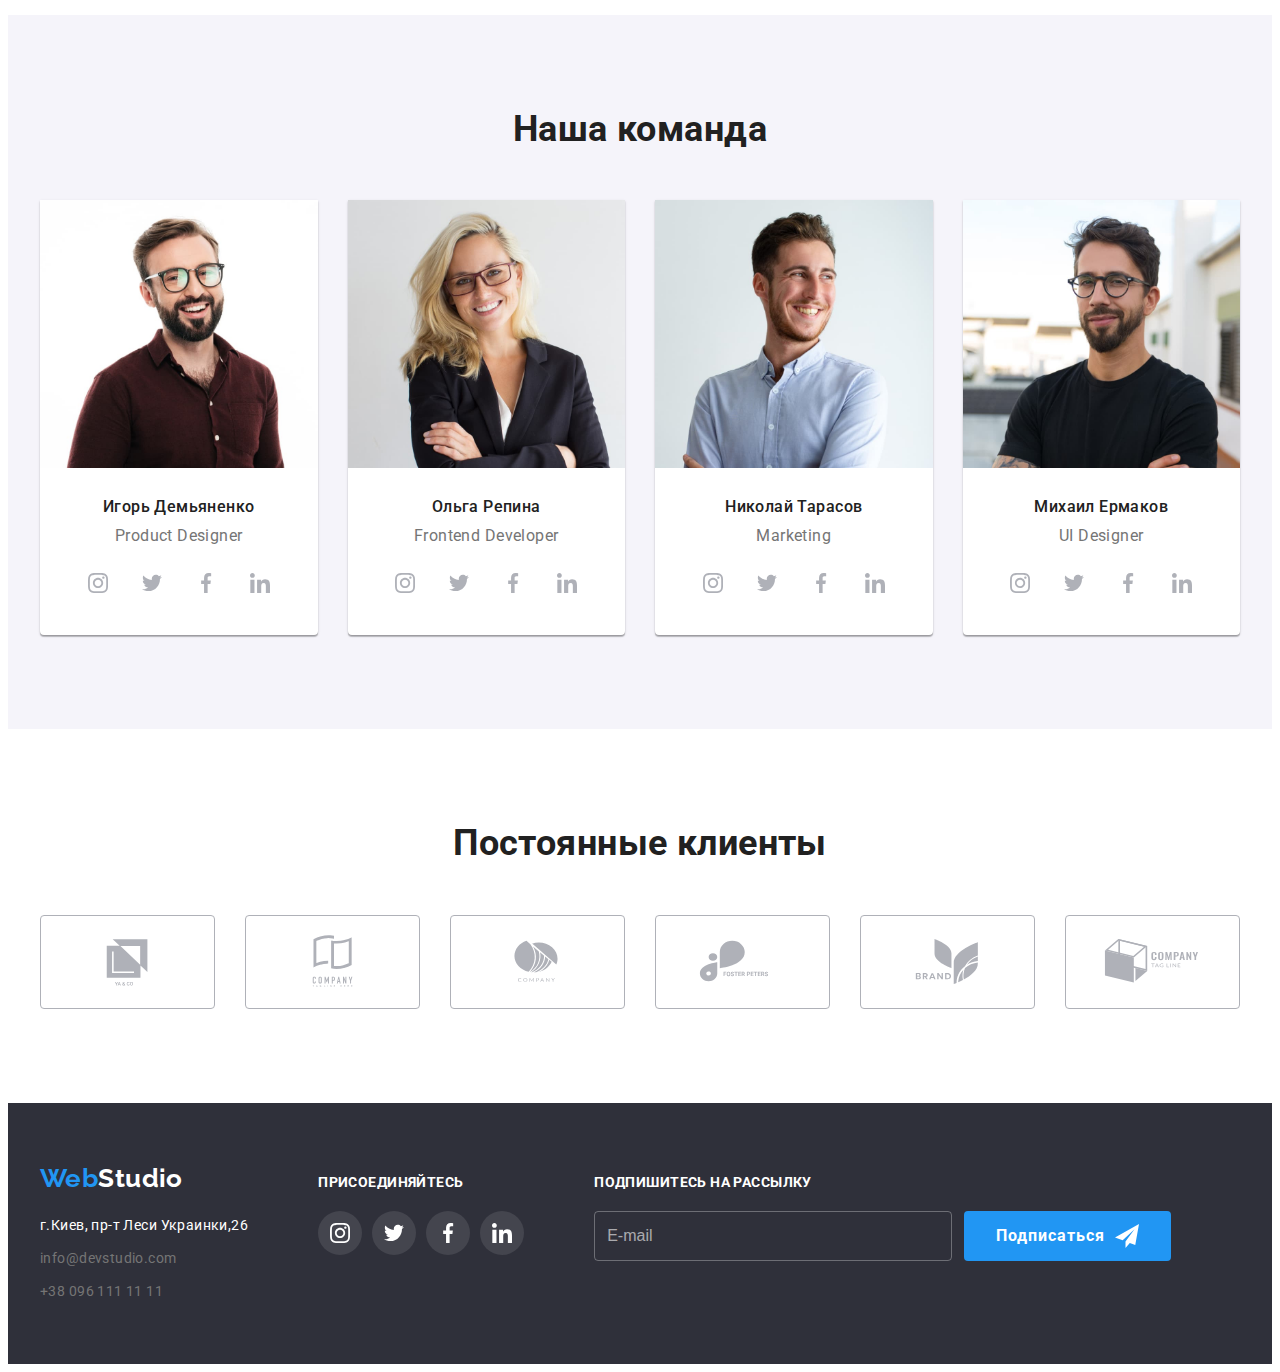
==== commit d16924b4: "in process" ====
--- a/index.html
+++ b/index.html
@@ -380,6 +380,7 @@
 
     <div class="footer-list footer-wrap-item">
     <h3 class="footer-txt">Присоединяйтесь</h3>
+
     <ul class="list social-list">
       <li class="social-item">
         <a href="" class="social-link footer-link" target="_blank" rel="noreferrer noopener">
@@ -415,6 +416,22 @@
 
   </ul>
   </div>
+  <div class="footer-follow">
+  <form class="footer-form">
+    <label class="footer-txt" for="user-email">Подпишитесь на рассылку</label>
+    <input class="footer-input"
+     name="user-email" 
+     type="email"
+     placeholder="E-mail"
+     id="user-email"/>
+  </form>
+  <button class="service-btn footer-btn" type="button"><span class="footer-btn-txt">Подписаться</span>
+    <svg class="" width="24" height="24">
+      <use href="images/icons.svg#icon-send"></use>
+    </svg>
+  </button>
+  </div>
+
   </div>
     </footer>
     <div class="backdropp " data-modal>
@@ -428,41 +445,55 @@
 
           <p class="modal-title">Оставьте свои данные, мы вам перезвоним</p>
 
-          <form action="#">
+          <form class="form"  action="#">
             <label class="input-txt" for="user-name">Имя</label>
+            <div>
+              <svg class="social-link-icon footer-icon" width="18" height="18">
+                <use href="images/icons.svg#icon-person-black"></use>
+              </svg>
             <input type="text" 
             class="form-input" 
             name="user-name" 
-            placeholder="Введите имя" 
+            placeholder="" 
             minlength="3"
             id="user-name"
-
             required/>
-            
+            </div>
 
             <label class="input-txt" for="user-tel">Телефон</label>
+            <div>
+              <svg class="social-link-icon footer-icon" width="18" height="18">
+                <use href="images/icons.svg#icon-phone-black"></use>
+              </svg>
             <input type="tel" 
             class="form-input" 
             name="user-tel" 
-            placeholder="Введите телефон" 
+            placeholder="" 
             id="user-tel"
-
             required/>
+          </div>
             
 
             <label class="input-txt" for="user-email">Почта</label>
+            <div>
+              <svg class="social-link-icon footer-icon" width="18" height="18">
+                <use href="images/icons.svg#icon-email-black"></use>
+              </svg>
             <input type="email" 
             class="form-input" 
             name="user-email" 
-            placeholder="Введите почту" 
+            placeholder="" 
             id="user-email"
             />
+          </div>
 
             <label class="input-txt" for="user-text">Комментарий</label>
-            <textarea class="text-area" placeholder="Введите текст"></textarea>
-            
-
-            <button type="submit">Отправить</button>
+            <textarea class="text-area" name="" id="user-text" 
+            placeholder="Введите текст"
+            ></textarea>
+            
+
+            <button class="service-btn modal-btn" type="submit">Отправить</button>
             
           </form>
 
--- a/css/styles.css
+++ b/css/styles.css
@@ -190,6 +190,8 @@
 }
 
 .service-btn {
+  min-width: 200px;
+  max-height: 50px;
 font-family: inherit; 
 font-weight: 700;
 font-size: 16px;
@@ -446,7 +448,8 @@
 
 .footer-txt {
 font-size: 14px;
-line-height: 16px;
+line-height: 1.14;
+font-weight: bold;
 text-transform: uppercase;
 color: var(--third-color);
 margin-bottom: 20px;
@@ -457,6 +460,49 @@
 color: var(--third-color);
 transition: background-color var(--transition-time) var(--transition-function) , color var(--transition-time) var(--transition-function) ;
 }
+
+.footer-follow {
+  display: flex;
+  align-items: end;
+}
+
+.footer-form {
+  display: flex;
+  flex-direction: column;
+}
+
+.footer-input {
+  width: 358px;
+  height: 50px;
+  box-sizing: border-box;
+  margin-right: 12px;
+  background-color: transparent;
+  border: 1px solid rgba(255, 255, 255, 0.3);
+  border-radius: 4px;
+  outline: none ;
+  padding-left: 12px;
+  font-size: 16px;
+  line-height: 1.25;
+  color: rgba(255, 255, 255, 0.6);
+
+}
+
+.footer-input::placeholder {
+  font-size: 16px;
+  line-height: 1.25;
+  color: rgba(255, 255, 255, 0.6);
+}
+
+.footer-btn {
+  display: flex;
+  align-items: center;
+}
+
+.footer-btn-txt {
+  margin-right: 10px;
+}
+
+
 
 /*--------------------Portfolio------------------------------*/
 .portfolio-title {
@@ -635,6 +681,7 @@
   cursor: pointer;
 }
 
+
 .modal-title {
 font-weight: bold;
 font-size: 20px;
@@ -644,7 +691,8 @@
 margin-bottom: 12px;
 }
 
-.form-input {
+.form-input,
+.text-area  {
   width: 100%;
   height: 40px;
   border: 1px solid rgba(33, 33, 33, 0.2);
@@ -653,6 +701,7 @@
   padding-left: 10px;
 }
 
+
 .input-txt {
 font-size: 12px;
 line-height: 1.16;
@@ -660,11 +709,37 @@
 color: var(--second-color);
 }
 
+.form-input::placeholder,
+.text-area::placeholder {
+  font-size: 14px;
+  line-height: 1.14;
+  letter-spacing: 0.01em;
+  color: rgba(117, 117, 117, 0.5);;
+}
+
+.form-input:focus,
+.form-input:hover,
+.text-area:focus,
+.text-area:hover,
+.form-input:focus::placeholder,
+.form-input:hover::placeholder,
+.text-area:focus::placeholder,
+.text-area:hover::placeholder
+ {
+  border-color: var(--accent-color);
+  outline-color: var(--accent-color);
+}
+
 .text-area {
-  width: 100%;
   height: 120px;
-  border: 1px solid rgba(33, 33, 33, 0.2);
-  border-radius: 4px;
-}
+  padding: 12px 16px;
+  resize: none;
+}
+
+.modal-btn {
+  margin-top: 30px;
+}
+
+
 
 /* -----------------------------MODAL END------------------------ */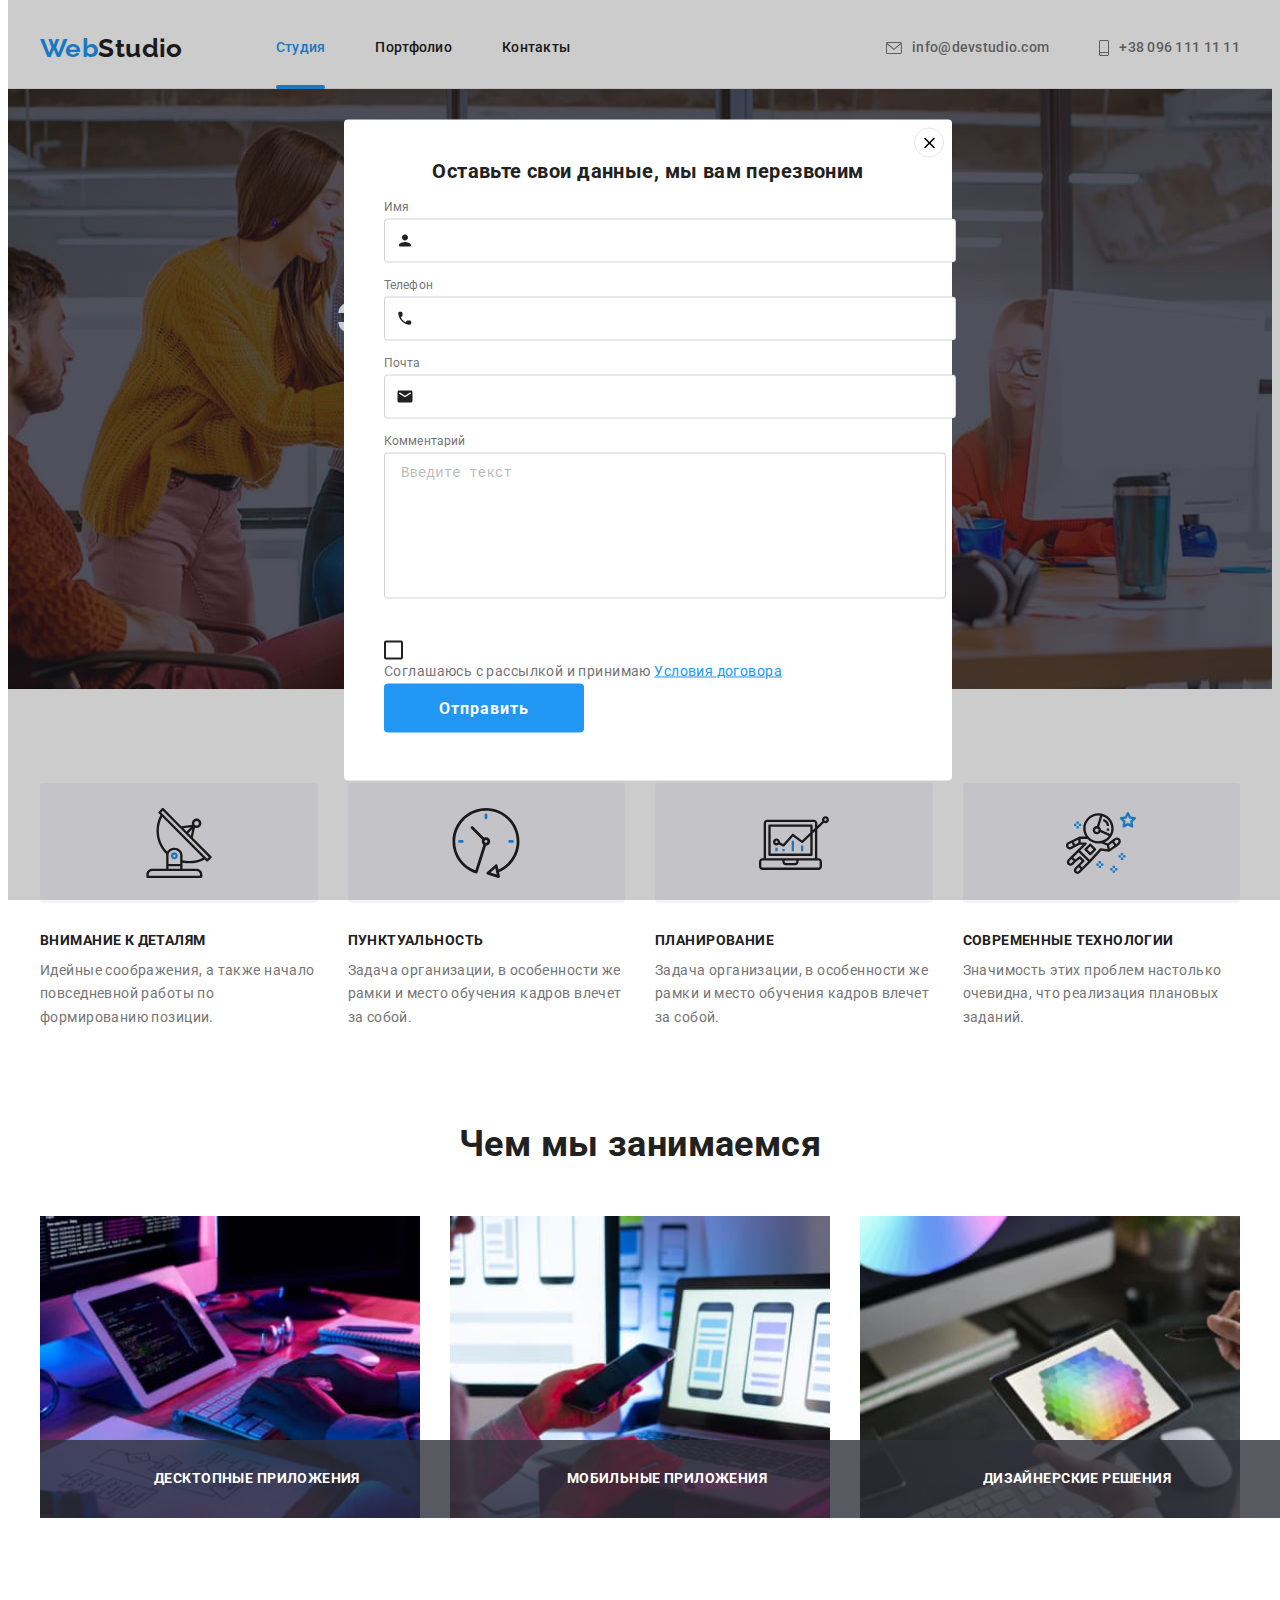
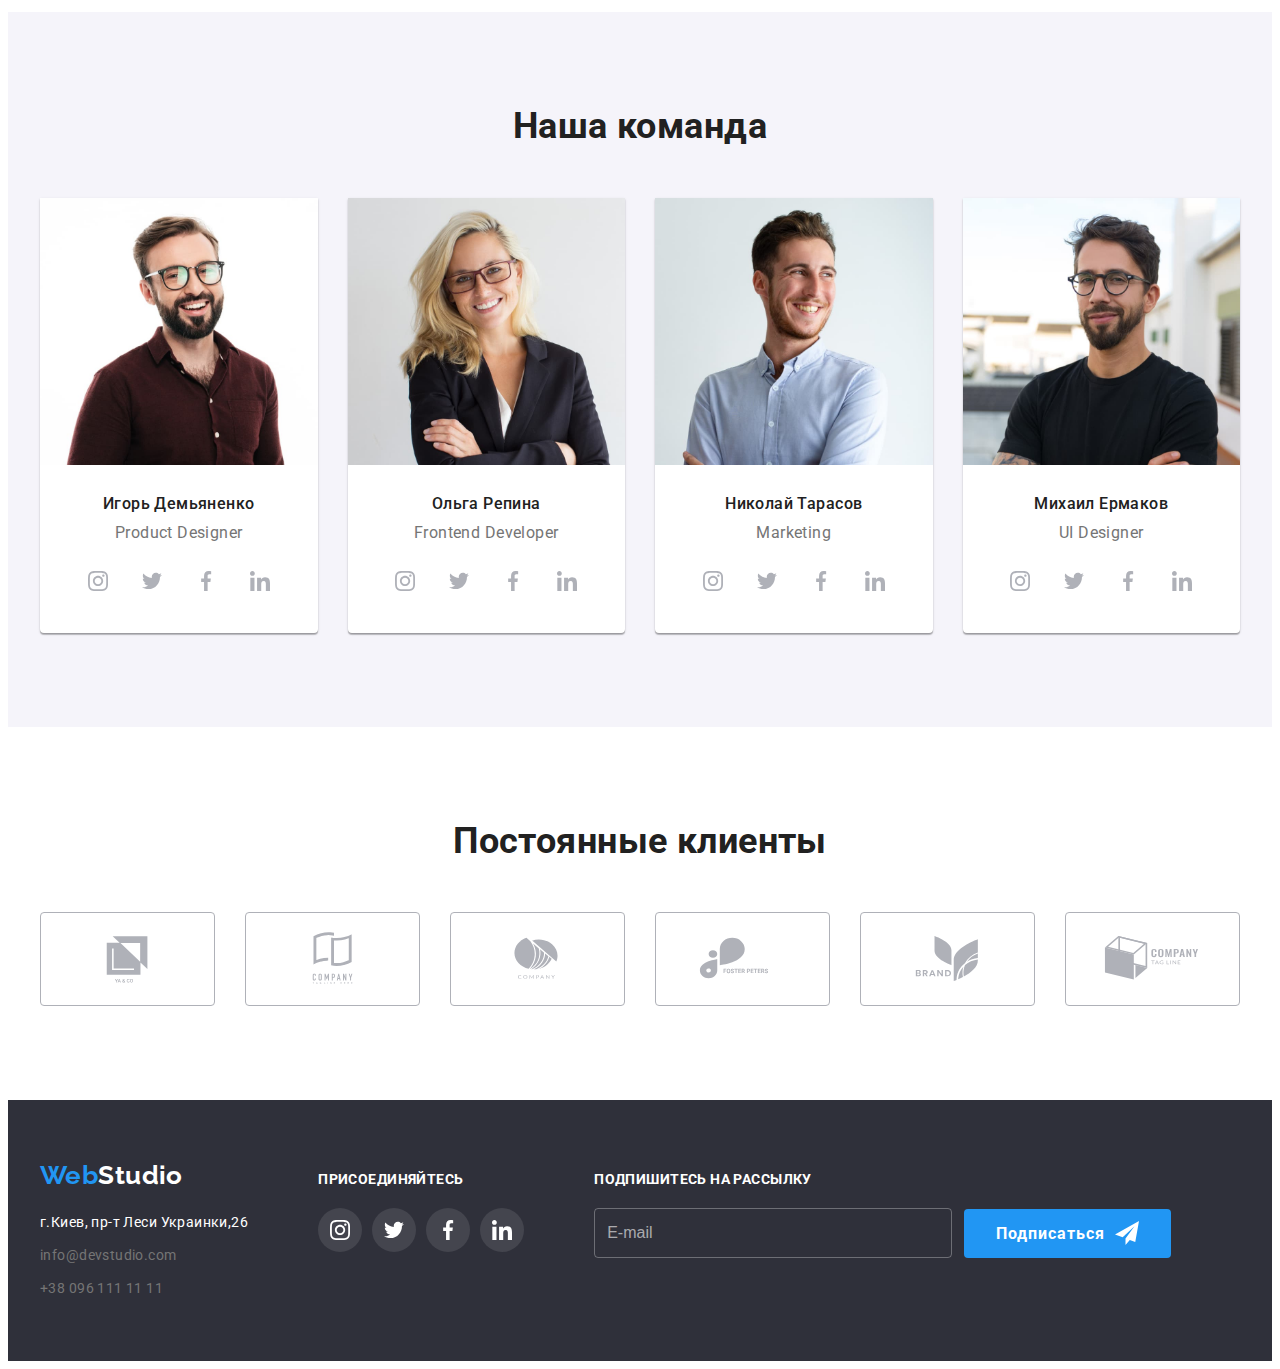
==== commit 96e6a937: "in process v 2.0" ====
--- a/index.html
+++ b/index.html
@@ -446,11 +446,10 @@
           <p class="modal-title">Оставьте свои данные, мы вам перезвоним</p>
 
           <form class="form"  action="#">
+
+            <div class="form-field">
             <label class="input-txt" for="user-name">Имя</label>
-            <div>
-              <svg class="social-link-icon footer-icon" width="18" height="18">
-                <use href="images/icons.svg#icon-person-black"></use>
-              </svg>
+            <div class="input-wrap">
             <input type="text" 
             class="form-input" 
             name="user-name" 
@@ -458,40 +457,60 @@
             minlength="3"
             id="user-name"
             required/>
-            </div>
-
+            <svg class="form-icon" width="18" height="18">
+                <use href="images/icons.svg#icon-person-black"></use>
+              </svg>
+            </div>
+          </div>
+
+            <div class="form-field">
             <label class="input-txt" for="user-tel">Телефон</label>
-            <div>
-              <svg class="social-link-icon footer-icon" width="18" height="18">
-                <use href="images/icons.svg#icon-phone-black"></use>
-              </svg>
+            <div class="input-wrap">
+              
             <input type="tel" 
             class="form-input" 
             name="user-tel" 
             placeholder="" 
             id="user-tel"
             required/>
+            <svg class="form-icon" width="18" height="18">
+                <use href="images/icons.svg#icon-phone-black"></use>
+              </svg>
           </div>
-            
-
+            </div>
+
+            <div class="form-field">
             <label class="input-txt" for="user-email">Почта</label>
-            <div>
-              <svg class="social-link-icon footer-icon" width="18" height="18">
-                <use href="images/icons.svg#icon-email-black"></use>
-              </svg>
+
+            <div class="input-wrap">
             <input type="email" 
             class="form-input" 
             name="user-email" 
             placeholder="" 
             id="user-email"
             />
+            <svg class="form-icon" width="18" height="18">
+                <use href="images/icons.svg#icon-email-black"></use>
+              </svg>
           </div>
-
+            </div>
+
+            <div class="form-field">
             <label class="input-txt" for="user-text">Комментарий</label>
             <textarea class="text-area" name="" id="user-text" 
             placeholder="Введите текст"
             ></textarea>
-            
+            </div>
+
+            <div class="">
+              <input class="policy-checkbox is-hidden"  type="checkbox" name="policy" id="policy"/>
+              <label for="policy" class="check-txt">
+                <span>
+                <svg class="policy-icon" width="16" height="15">
+                  <use href="./images/icons.svg#icon-check"></use>
+                </svg>
+                </span>Соглашаюсь с рассылкой и принимаю <a class="link policy-link" href="">Условия договора</a></label>
+            </div>
 
             <button class="service-btn modal-btn" type="submit">Отправить</button>
             
--- a/css/styles.css
+++ b/css/styles.css
@@ -236,7 +236,7 @@
 }
 
 .advantage-title {
-  font-weight: 700;
+  font-size: 14px;
   line-height: 1.14;
   text-transform: uppercase;
   color: var(--first-color);
@@ -354,7 +354,7 @@
 align-items: center;
 border-radius: 50%;
 color: var(--icons-color);
-transition: border-color var(--transition-time) var(--transition-function) , color var(--transition-time) var(--transition-function) ;
+transition: background-color var(--transition-time) var(--transition-function) , color var(--transition-time) var(--transition-function) ;
 }
 
 .social-link-icon {
@@ -390,7 +390,7 @@
   align-items: center;
   justify-content: center;
   color: var(--icons-color);
-  transition: background-color var(--transition-time) var(--transition-function) , color var(--transition-time) var(--transition-function) ;
+  transition: border-color var(--transition-time) var(--transition-function) , color var(--transition-time) var(--transition-function) ;
 }
 
 .clients-link-icon {
@@ -679,6 +679,13 @@
   top: 8px;
   right: 8px;
   cursor: pointer;
+  outline: none;
+  transition: fill var(--transition-time)   var(--transition-function);
+}
+
+.modal-close:hover,
+.modal-close:focus {
+  fill: var(--accent-color);
 }
 
 
@@ -691,16 +698,21 @@
 margin-bottom: 12px;
 }
 
+.form-field {
+  margin-bottom: 10px;
+}
+
 .form-input,
 .text-area  {
   width: 100%;
   height: 40px;
   border: 1px solid rgba(33, 33, 33, 0.2);
   border-radius: 4px;
-  margin-bottom: 10px;
-  padding-left: 10px;
-}
-
+  padding-left: 40px;
+  cursor: pointer;
+  outline: none;
+  transition: border-color var(--transition-time)   var(--transition-function) ;
+}
 
 .input-txt {
 font-size: 12px;
@@ -714,20 +726,39 @@
   font-size: 14px;
   line-height: 1.14;
   letter-spacing: 0.01em;
-  color: rgba(117, 117, 117, 0.5);;
-}
-
+  color: rgba(117, 117, 117, 0.5);
+}
+
+
+
+
+.form-input:hover,
 .form-input:focus,
-.form-input:hover,
+.text-area:hover,
 .text-area:focus,
-.text-area:hover,
-.form-input:focus::placeholder,
-.form-input:hover::placeholder,
-.text-area:focus::placeholder,
-.text-area:hover::placeholder
+.input-wrap:hover
  {
   border-color: var(--accent-color);
-  outline-color: var(--accent-color);
+  color: var(--accent-color);
+}
+
+.form-input:focus + .form-icon {
+  fill: var(--accent-color);
+}
+
+.input-wrap {
+  position: relative;
+  color: var(--first-color);
+  transition: color var(--transition-time)   var(--transition-function);
+}
+
+.form-icon {
+  position: absolute;
+  left: 12px;
+  top: 50%;
+  transform: translateY(-50%);
+  fill: currentColor;
+  transition: fill var(--transition-time)   var(--transition-function);
 }
 
 .text-area {
@@ -736,10 +767,31 @@
   resize: none;
 }
 
-.modal-btn {
-  margin-top: 30px;
-}
-
-
-
+
+.check-txt span {
+width: 15px;
+height: 15px;
+border: 2px solid var(--first-color);
+border-radius: 2px;
+margin-right: 8px;
+display: flex;
+}
+
+.policy-icon {
+  fill: var(--third-color);
+}
+
+.policy-checkbox:checked + .check-txt span {
+border: none;
+background-color: var(--accent-color);
+}
+
+/* .policy-checkbox:checked .check-txt .policy-icon {
+  fill: var(--third-color);
+} */
+
+.policy-link {
+  color: var(--accent-color);
+  text-decoration: underline;
+}
 /* -----------------------------MODAL END------------------------ */